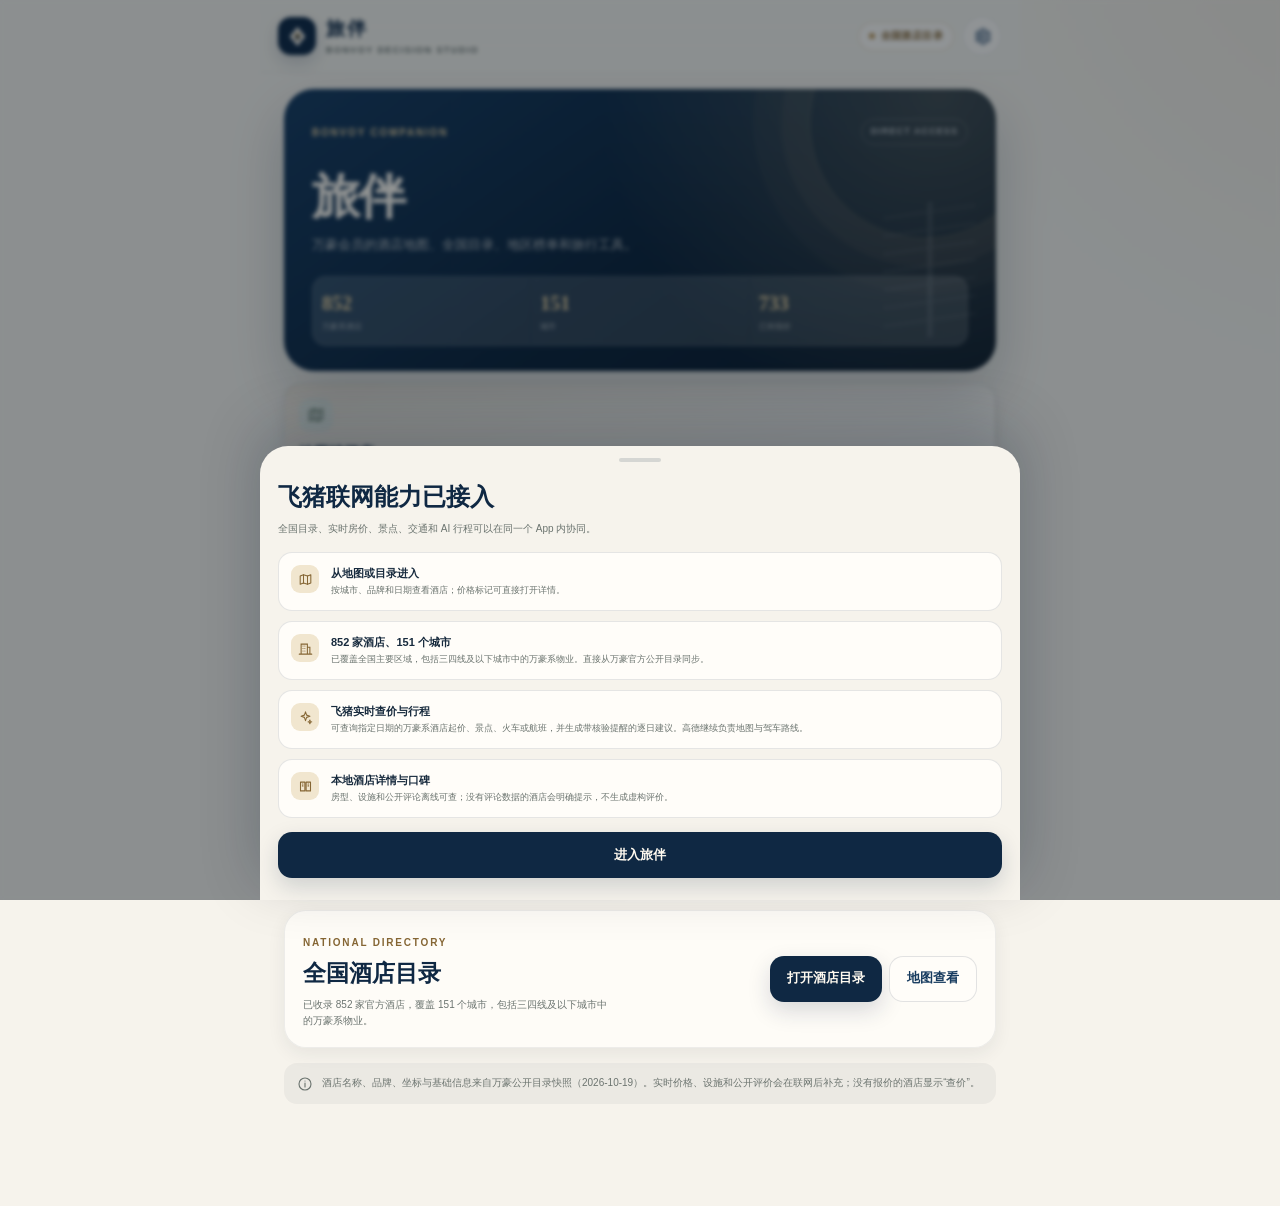
==== app/assets/www/index.html @ 36708368 "Release 0.12.0 travel planning and points promotions" ====
<!doctype html>
<html lang="zh-CN">
  <head>
    <meta charset="utf-8" />
    <meta
      name="viewport"
      content="width=device-width, initial-scale=1, viewport-fit=cover, maximum-scale=1"
    />
    <meta name="theme-color" content="#0F2843" />
    <meta
      name="description"
      content="旅伴，面向万豪旅享家会员的离线优先旅行决策工具。"
    />
    <title>旅伴 · 万豪会员出行助手</title>
    <link rel="stylesheet" href="style.css" />
  </head>
  <body>
    <div class="app-shell" id="app-shell">
      <header class="app-header" id="app-header"></header>
      <main class="app-main" id="app-main" tabindex="-1"></main>
      <nav class="bottom-nav" id="bottom-nav" aria-label="主导航"></nav>
    </div>

    <div class="sheet-backdrop" id="sheet-backdrop" hidden></div>
    <section
      class="sheet"
      id="sheet"
      role="dialog"
      aria-modal="true"
      aria-labelledby="sheet-title"
      hidden
    ></section>
    <div class="toast" id="toast" role="status" aria-live="polite"></div>

    <noscript>请开启 JavaScript 以使用旅伴。</noscript>
    <script src="catalog.js"></script>
    <script src="hotel-prices.js"></script>
    <script src="points-promotions.js"></script>
    <script src="app-data.js"></script>
    <script src="logic.js"></script>
    <script src="hotel-insights.js"></script>
    <script src="app.js"></script>
  </body>
</html>
---- app/assets/www/style.css ----
:root {
  --navy-950: #091725;
  --navy-900: #0f2843;
  --navy-800: #173b5f;
  --navy-700: #245276;
  --gold-500: #b99456;
  --gold-300: #dfc898;
  --gold-100: #f1e6cf;
  --paper: #f6f3ec;
  --paper-deep: #eee8dc;
  --card: #fffdf9;
  --ink: #172a3d;
  --muted: #6b746f;
  --line: rgba(18, 39, 60, 0.11);
  --sage: #667e68;
  --sage-soft: #e7ede5;
  --coral: #b75f4d;
  --coral-soft: #f6e5df;
  --white: #fffdf9;
  --shadow-sm: 0 6px 18px rgba(22, 42, 61, 0.07);
  --shadow-md: 0 16px 45px rgba(18, 39, 60, 0.12);
  --radius-xl: 30px;
  --radius-lg: 22px;
  --radius-md: 16px;
  --radius-sm: 12px;
  --safe-bottom: env(safe-area-inset-bottom, 0px);
  color-scheme: light;
}

* {
  box-sizing: border-box;
}

html {
  min-height: 100%;
  background: var(--paper);
  scroll-behavior: smooth;
}

body {
  min-height: 100%;
  margin: 0;
  background:
    radial-gradient(circle at 110% -10%, rgba(185, 148, 86, 0.13), transparent 32rem),
    var(--paper);
  color: var(--ink);
  font-family:
    -apple-system, BlinkMacSystemFont, "Segoe UI", "PingFang SC", "Hiragino Sans GB",
    "Noto Sans CJK SC", "Microsoft YaHei", sans-serif;
  font-size: 15px;
  line-height: 1.55;
  -webkit-font-smoothing: antialiased;
  text-rendering: optimizeLegibility;
}

button,
input,
select,
textarea {
  font: inherit;
  color: inherit;
}

button {
  border: 0;
  cursor: pointer;
  -webkit-tap-highlight-color: transparent;
}

button:focus-visible,
input:focus-visible,
select:focus-visible,
textarea:focus-visible,
a:focus-visible {
  outline: 3px solid rgba(185, 148, 86, 0.45);
  outline-offset: 2px;
}

a {
  color: var(--navy-800);
  text-decoration-color: rgba(23, 59, 95, 0.3);
  text-underline-offset: 3px;
}

img,
svg {
  display: block;
  max-width: 100%;
}

.app-shell {
  position: relative;
  width: 100%;
  max-width: 760px;
  min-height: 100vh;
  margin: 0 auto;
}

.app-header {
  position: sticky;
  top: 0;
  z-index: 30;
  display: flex;
  align-items: center;
  justify-content: space-between;
  min-height: 64px;
  padding: 10px 18px;
  background: rgba(246, 243, 236, 0.9);
  border-bottom: 1px solid rgba(18, 39, 60, 0.06);
  backdrop-filter: blur(18px);
  -webkit-backdrop-filter: blur(18px);
}

.brand-button {
  display: inline-flex;
  align-items: center;
  gap: 10px;
  padding: 4px 0;
  background: transparent;
  text-align: left;
}

.brand-mark {
  display: grid;
  width: 38px;
  height: 38px;
  place-items: center;
  border-radius: 13px;
  background: var(--navy-900);
  box-shadow: 0 7px 17px rgba(15, 40, 67, 0.2);
}

.brand-mark svg {
  width: 23px;
  height: 23px;
}

.brand-copy {
  display: flex;
  flex-direction: column;
  gap: 1px;
}

.brand-title {
  font-family: "Noto Serif CJK SC", "Songti SC", Georgia, serif;
  font-size: 19px;
  font-weight: 700;
  letter-spacing: 0.12em;
  color: var(--navy-900);
}

.brand-subtitle {
  color: var(--muted);
  font-size: 9px;
  font-weight: 700;
  letter-spacing: 0.16em;
  text-transform: uppercase;
}

.header-actions {
  display: flex;
  align-items: center;
  gap: 8px;
}

.data-mode-pill {
  display: inline-flex;
  align-items: center;
  gap: 6px;
  min-height: 29px;
  padding: 0 10px;
  border: 1px solid rgba(185, 148, 86, 0.28);
  border-radius: 999px;
  background: rgba(255, 253, 249, 0.72);
  color: #856634;
  font-size: 10px;
  font-weight: 700;
  letter-spacing: 0.04em;
}

.data-mode-pill::before {
  width: 6px;
  height: 6px;
  border-radius: 50%;
  background: var(--gold-500);
  content: "";
}

.icon-button {
  display: inline-grid;
  width: 40px;
  height: 40px;
  place-items: center;
  border: 1px solid var(--line);
  border-radius: 50%;
  background: rgba(255, 253, 249, 0.72);
  color: var(--navy-800);
}

.icon-button svg {
  width: 19px;
  height: 19px;
}

.app-main {
  min-height: calc(100vh - 154px);
  padding: 16px 16px calc(102px + var(--safe-bottom));
  outline: none;
}

.screen {
  animation: screenIn 280ms ease both;
}

@keyframes screenIn {
  from {
    opacity: 0;
    transform: translateY(7px);
  }
  to {
    opacity: 1;
    transform: translateY(0);
  }
}

h1,
h2,
h3,
h4,
p {
  margin-top: 0;
}

h1,
h2,
h3 {
  color: var(--navy-900);
}

.display-title {
  margin-bottom: 10px;
  font-family: "Noto Serif CJK SC", "Songti SC", Georgia, serif;
  font-size: clamp(34px, 9.5vw, 48px);
  font-weight: 600;
  line-height: 1.12;
  letter-spacing: -0.035em;
}

.display-title span {
  color: var(--gold-300);
}

.page-title {
  margin: 0 0 4px;
  font-family: "Noto Serif CJK SC", "Songti SC", Georgia, serif;
  font-size: clamp(28px, 7.5vw, 38px);
  font-weight: 600;
  line-height: 1.18;
  letter-spacing: -0.025em;
}

.page-subtitle {
  margin-bottom: 0;
  color: var(--muted);
  font-size: 13px;
}

.eyebrow {
  display: inline-block;
  color: var(--gold-300);
  font-size: 10px;
  font-weight: 800;
  letter-spacing: 0.18em;
  text-transform: uppercase;
}

.muted {
  color: var(--muted);
}

.small {
  font-size: 12px;
}

.micro {
  font-size: 11px;
}

.nowrap {
  white-space: nowrap;
}

.hero-card {
  position: relative;
  overflow: hidden;
  padding: 24px 20px 20px;
  border-radius: var(--radius-xl);
  background:
    radial-gradient(circle at 92% 2%, rgba(223, 200, 152, 0.25), transparent 21rem),
    linear-gradient(145deg, #173b5f 0%, #0c2238 55%, #091725 100%);
  box-shadow: 0 24px 55px rgba(9, 23, 37, 0.2);
  color: #f8f2e6;
}

.hero-card::before {
  position: absolute;
  top: -82px;
  right: -45px;
  width: 230px;
  height: 230px;
  border: 1px solid rgba(223, 200, 152, 0.22);
  border-radius: 50%;
  box-shadow:
    0 0 0 28px rgba(223, 200, 152, 0.05),
    0 0 0 56px rgba(223, 200, 152, 0.035);
  content: "";
}

.hero-card::after {
  position: absolute;
  right: 20px;
  bottom: 34px;
  width: 92px;
  height: 135px;
  opacity: 0.1;
  background:
    linear-gradient(90deg, transparent 47%, #fff 48%, #fff 52%, transparent 53%),
    repeating-linear-gradient(0deg, transparent 0 16px, #fff 17px 18px);
  content: "";
  transform: skewY(-8deg);
}

.hero-topline {
  position: relative;
  z-index: 1;
  display: flex;
  align-items: center;
  justify-content: space-between;
  gap: 12px;
  margin-bottom: 25px;
}

.hero-mvp {
  display: inline-flex;
  align-items: center;
  min-height: 26px;
  padding: 0 9px;
  border: 1px solid rgba(255, 255, 255, 0.17);
  border-radius: 999px;
  color: rgba(255, 255, 255, 0.64);
  font-size: 9px;
  font-weight: 700;
  letter-spacing: 0.12em;
}

.hero-card .display-title,
.hero-card h1 {
  position: relative;
  z-index: 1;
  color: #fffaf0;
}

.hero-lede {
  position: relative;
  z-index: 1;
  max-width: 27em;
  margin: 0 0 20px;
  color: rgba(255, 250, 240, 0.7);
  font-size: 13px;
  line-height: 1.7;
}

.home-dashboard-hero {
  min-height: 250px;
}

.home-stat-row {
  position: relative;
  z-index: 1;
  display: grid;
  grid-template-columns: repeat(3, minmax(0, 1fr));
  gap: 1px;
  margin-top: 20px;
  overflow: hidden;
  border: 1px solid rgba(246, 243, 236, 0.14);
  border-radius: 14px;
  background: rgba(246, 243, 236, 0.12);
}

.home-stat-row div {
  padding: 11px 9px;
  background: rgba(255, 255, 255, 0.035);
}

.home-stat-row strong {
  display: block;
  color: var(--gold-300);
  font-family: Georgia, serif;
  font-size: 20px;
}

.home-stat-row span {
  display: block;
  margin-top: 2px;
  color: rgba(246, 243, 236, 0.62);
  font-size: 8px;
}

.home-action-grid {
  display: grid;
  grid-template-columns: 1fr 1fr;
  gap: 10px;
  margin-top: 12px;
}

.home-action-card {
  display: flex;
  min-height: 168px;
  flex-direction: column;
  align-items: flex-start;
  padding: 14px;
  border: 1px solid var(--line);
  border-radius: 18px;
  background: var(--card);
  color: var(--navy-900);
  text-align: left;
  box-shadow: var(--shadow-sm);
}

.home-action-card.featured {
  grid-column: 1 / -1;
  min-height: 145px;
  background:
    linear-gradient(145deg, rgba(185, 148, 86, 0.16), rgba(255, 253, 249, 0.95)),
    var(--card);
}

.home-action-icon {
  display: grid;
  width: 34px;
  height: 34px;
  place-items: center;
  margin-bottom: 10px;
  border-radius: 11px;
  background: var(--sage-soft);
  color: #526a56;
}

.home-action-icon svg {
  width: 18px;
  height: 18px;
}

.home-action-card strong {
  font-family: "Noto Serif CJK SC", "Songti SC", Georgia, serif;
  font-size: 15px;
}

.home-action-card p {
  margin: 5px 0 10px;
  color: var(--muted);
  font-size: 9px;
  line-height: 1.6;
}

.home-action-card em {
  margin-top: auto;
  color: #866532;
  font-size: 9px;
  font-style: normal;
  font-weight: 700;
}

.query-form {
  position: relative;
  z-index: 2;
}

.query-box {
  display: flex;
  align-items: flex-end;
  gap: 8px;
  padding: 7px 7px 7px 14px;
  border: 1px solid rgba(255, 255, 255, 0.15);
  border-radius: 19px;
  background: rgba(255, 253, 249, 0.09);
  backdrop-filter: blur(8px);
}

.query-box textarea {
  width: 100%;
  min-height: 50px;
  max-height: 100px;
  padding: 7px 0;
  resize: none;
  border: 0;
  outline: 0;
  background: transparent;
  color: #fffaf0;
  font-size: 14px;
  line-height: 1.5;
}

.query-box textarea::placeholder {
  color: rgba(255, 250, 240, 0.45);
}

.query-submit {
  display: grid;
  flex: 0 0 48px;
  width: 48px;
  height: 48px;
  place-items: center;
  border-radius: 15px;
  background: var(--gold-300);
  color: var(--navy-900);
  box-shadow: 0 8px 20px rgba(0, 0, 0, 0.17);
}

.query-submit:active {
  transform: scale(0.96);
}

.query-submit svg {
  width: 20px;
  height: 20px;
}

.quick-chips {
  position: relative;
  z-index: 2;
  display: flex;
  gap: 8px;
  margin-top: 11px;
  overflow-x: auto;
  scrollbar-width: none;
}

.quick-chips::-webkit-scrollbar {
  display: none;
}

.quick-chip {
  flex: 0 0 auto;
  min-height: 32px;
  padding: 0 12px;
  border: 1px solid rgba(255, 255, 255, 0.13);
  border-radius: 999px;
  background: rgba(255, 255, 255, 0.06);
  color: rgba(255, 250, 240, 0.76);
  font-size: 11px;
}

.quick-chip.is-active {
  border-color: rgba(223, 200, 152, 0.45);
  background: rgba(223, 200, 152, 0.16);
  color: #fff5dd;
}

.section {
  margin-top: 26px;
}

.section-head {
  display: flex;
  align-items: flex-end;
  justify-content: space-between;
  gap: 12px;
  margin-bottom: 13px;
}

.section-head h2 {
  margin: 0;
  font-family: "Noto Serif CJK SC", "Songti SC", Georgia, serif;
  font-size: 22px;
  font-weight: 600;
  letter-spacing: -0.02em;
}

.section-head p {
  margin: 3px 0 0;
  color: var(--muted);
  font-size: 11px;
}

.section-link {
  flex: 0 0 auto;
  padding: 6px 0;
  background: transparent;
  color: var(--navy-700);
  font-size: 12px;
  font-weight: 700;
}

.card {
  border: 1px solid rgba(18, 39, 60, 0.075);
  border-radius: var(--radius-lg);
  background: rgba(255, 253, 249, 0.9);
  box-shadow: var(--shadow-sm);
}

.prefs-card {
  margin-top: 16px;
  padding: 18px;
}

.prefs-title {
  display: flex;
  align-items: center;
  justify-content: space-between;
  gap: 10px;
  margin-bottom: 12px;
}

.prefs-title h2 {
  margin: 0;
  font-family: "Noto Serif CJK SC", "Songti SC", Georgia, serif;
  font-size: 19px;
  font-weight: 600;
}

.prefs-title span {
  color: var(--muted);
  font-size: 10px;
}

.field-grid {
  display: grid;
  grid-template-columns: repeat(2, minmax(0, 1fr));
  gap: 11px;
}

.field {
  display: grid;
  gap: 5px;
  min-width: 0;
}

.field.full {
  grid-column: 1 / -1;
}

.field > span {
  color: var(--muted);
  font-size: 10px;
  font-weight: 700;
  letter-spacing: 0.05em;
}

.field input,
.field select,
.field textarea,
.sheet-field input,
.sheet-field select,
.sheet-field textarea {
  width: 100%;
  min-height: 44px;
  padding: 10px 12px;
  border: 1px solid rgba(18, 39, 60, 0.11);
  border-radius: 13px;
  outline: none;
  background: rgba(255, 255, 255, 0.74);
  color: var(--ink);
  font-size: 14px;
  transition:
    border-color 160ms ease,
    background 160ms ease;
}

.field input:focus,
.field select:focus,
.field textarea:focus,
.sheet-field input:focus,
.sheet-field select:focus,
.sheet-field textarea:focus {
  border-color: rgba(185, 148, 86, 0.65);
  background: #fff;
}

.field textarea,
.sheet-field textarea {
  min-height: 145px;
  resize: vertical;
  line-height: 1.6;
}

.preference-toggle {
  display: inline-flex;
  align-items: center;
  gap: 7px;
  min-height: 34px;
  margin-top: 12px;
  padding: 0 11px;
  border: 1px solid var(--line);
  border-radius: 999px;
  background: #fffdf9;
  color: var(--muted);
  font-size: 11px;
  font-weight: 600;
}

.preference-toggle.is-active {
  border-color: rgba(102, 126, 104, 0.3);
  background: var(--sage-soft);
  color: #425845;
}

.preference-toggle svg {
  width: 15px;
  height: 15px;
}

.btn {
  display: inline-flex;
  align-items: center;
  justify-content: center;
  gap: 8px;
  min-height: 46px;
  padding: 0 17px;
  border-radius: 14px;
  font-size: 13px;
  font-weight: 700;
  transition:
    transform 140ms ease,
    filter 140ms ease;
}

.btn:active {
  transform: scale(0.98);
}

.btn:disabled {
  cursor: wait;
  opacity: 0.62;
  transform: none;
}

.btn svg {
  width: 17px;
  height: 17px;
}

.btn-primary {
  background: var(--navy-900);
  color: #fffaf0;
  box-shadow: 0 9px 22px rgba(15, 40, 67, 0.17);
}

.btn-gold {
  background: var(--gold-300);
  color: var(--navy-900);
}

.btn-secondary {
  border: 1px solid rgba(18, 39, 60, 0.12);
  background: #fffdf9;
  color: var(--navy-800);
}

.btn-ghost {
  background: transparent;
  color: var(--navy-700);
}

.btn-block {
  width: 100%;
}

.btn-row {
  display: grid;
  grid-template-columns: repeat(2, minmax(0, 1fr));
  gap: 9px;
  margin-top: 14px;
}

.distance-card-grid {
  display: grid;
  grid-template-columns: repeat(3, minmax(0, 1fr));
  gap: 9px;
}

.mini-destination {
  position: relative;
  min-height: 150px;
  overflow: hidden;
  padding: 15px;
  border-radius: 19px;
  background: var(--navy-900);
  color: #fffaf0;
  text-align: left;
  box-shadow: var(--shadow-sm);
}

.mini-destination::before,
.destination-hero::before {
  position: absolute;
  right: -24px;
  bottom: -45px;
  width: 130px;
  height: 130px;
  border: 1px solid rgba(255, 255, 255, 0.18);
  border-radius: 50%;
  box-shadow: 0 0 0 18px rgba(255, 255, 255, 0.045);
  content: "";
}

.mini-destination.accent-amber,
.destination-hero.accent-amber {
  background: linear-gradient(145deg, #6d4d2c, #332b22);
}

.mini-destination.accent-moss,
.destination-hero.accent-moss {
  background: linear-gradient(145deg, #465f4e, #1d3328);
}

.mini-destination.accent-pine,
.destination-hero.accent-pine {
  background: linear-gradient(145deg, #33584d, #132d29);
}

.mini-destination.accent-clay,
.destination-hero.accent-clay {
  background: linear-gradient(145deg, #775853, #382f31);
}

.mini-destination.accent-pomegranate,
.destination-hero.accent-pomegranate {
  background: linear-gradient(145deg, #7e4238, #3b2423);
}

.mini-destination.accent-tea,
.destination-hero.accent-tea {
  background: linear-gradient(145deg, #646644, #2e3327);
}

.mini-destination h3 {
  position: relative;
  z-index: 1;
  margin: 33px 0 5px;
  color: #fffaf0;
  font-family: "Noto Serif CJK SC", "Songti SC", Georgia, serif;
  font-size: 24px;
  font-weight: 600;
}

.mini-destination p {
  position: relative;
  z-index: 1;
  margin: 0;
  color: rgba(255, 250, 240, 0.66);
  font-size: 10px;
  line-height: 1.5;
}

.mini-destination .mini-meta {
  position: relative;
  z-index: 1;
  display: flex;
  align-items: center;
  justify-content: space-between;
  margin-top: 14px;
  color: var(--gold-300);
  font-size: 9px;
  font-weight: 700;
}

.insight-strip {
  display: grid;
  grid-template-columns: 1.2fr 0.8fr;
  gap: 1px;
  margin-top: 16px;
  overflow: hidden;
  border: 1px solid var(--line);
  border-radius: var(--radius-lg);
  background: var(--line);
  box-shadow: var(--shadow-sm);
}

.insight-cell {
  min-height: 118px;
  padding: 17px;
  background: #fffdf9;
  text-align: left;
}

.insight-cell.dark {
  background: var(--navy-900);
  color: #fffaf0;
}

.insight-cell .insight-kicker {
  margin-bottom: 13px;
  color: var(--muted);
  font-size: 9px;
  font-weight: 800;
  letter-spacing: 0.12em;
  text-transform: uppercase;
}

.insight-cell.dark .insight-kicker {
  color: rgba(255, 250, 240, 0.5);
}

.insight-cell strong {
  display: block;
  margin-bottom: 4px;
  font-family: "Noto Serif CJK SC", "Songti SC", Georgia, serif;
  font-size: 20px;
  font-weight: 600;
  line-height: 1.2;
}

.insight-cell p {
  margin: 0;
  color: var(--muted);
  font-size: 10px;
}

.insight-cell.dark p {
  color: rgba(255, 250, 240, 0.55);
}

.directory-card {
  display: flex;
  align-items: center;
  justify-content: space-between;
  gap: 16px;
  padding: 18px;
}

.directory-card h2 {
  margin: 4px 0 5px;
  font-family: "Noto Serif CJK SC", "Songti SC", Georgia, serif;
  font-size: 23px;
  font-weight: 600;
}

.directory-card p {
  max-width: 31em;
  margin: 0;
  color: var(--muted);
  font-size: 10px;
  line-height: 1.6;
}

.directory-card .btn {
  flex: 0 0 auto;
}

.directory-card-actions {
  display: flex;
  flex: 0 0 auto;
  gap: 7px;
}

.directory-filter {
  padding: 14px;
}

.directory-result-head {
  display: flex;
  align-items: center;
  justify-content: space-between;
  gap: 10px;
  margin: 16px 2px 9px;
}

.directory-result-head strong {
  color: var(--navy-900);
  font-size: 11px;
}

.directory-result-head span {
  color: var(--muted);
  font-size: 9px;
}

.directory-list {
  display: grid;
  gap: 10px;
}

.directory-entry {
  padding: 15px;
}

.directory-entry-head {
  display: flex;
  align-items: flex-start;
  justify-content: space-between;
  gap: 12px;
}

.directory-entry-head h2 {
  margin: 3px 0 1px;
  font-family: "Noto Serif CJK SC", "Songti SC", Georgia, serif;
  font-size: 19px;
  font-weight: 600;
  line-height: 1.35;
}

.directory-entry-head p {
  margin: 0 0 9px;
  color: var(--muted);
  font-family: Georgia, serif;
  font-size: 9px;
}

.directory-price {
  flex: 0 0 auto;
  text-align: right;
}

.directory-price strong {
  display: block;
  color: var(--navy-900);
  font-family: Georgia, serif;
  font-size: 18px;
  font-weight: 600;
}

.directory-price span {
  color: var(--muted);
  font-size: 8px;
}

.directory-price .directory-points-price {
  display: inline-block;
  margin-top: 2px;
  color: #866532;
  font-weight: 700;
}

.directory-summary {
  margin: 10px 0 11px;
  color: #55615b;
  font-size: 10px;
  line-height: 1.75;
}

.directory-entry-actions {
  display: flex;
  gap: 7px;
}

.directory-entry-actions .btn {
  min-height: 34px;
  padding: 0 11px;
  font-size: 10px;
}

.back-row {
  display: flex;
  align-items: center;
  justify-content: space-between;
  gap: 12px;
  margin-bottom: 14px;
}

.back-button {
  display: inline-flex;
  align-items: center;
  gap: 7px;
  min-height: 34px;
  padding: 0 2px;
  background: transparent;
  color: var(--muted);
  font-size: 12px;
  font-weight: 600;
}

.back-button svg {
  width: 17px;
  height: 17px;
}

.interpret-card {
  padding: 17px;
  border: 1px solid rgba(185, 148, 86, 0.19);
  border-radius: var(--radius-lg);
  background:
    linear-gradient(135deg, rgba(241, 230, 207, 0.75), rgba(255, 253, 249, 0.92)),
    var(--card);
}

.interpret-head {
  display: flex;
  align-items: center;
  justify-content: space-between;
  gap: 12px;
  margin-bottom: 11px;
}

.interpret-head strong {
  color: var(--navy-900);
  font-family: "Noto Serif CJK SC", "Songti SC", Georgia, serif;
  font-size: 17px;
  font-weight: 600;
}

.interpret-head button {
  padding: 4px 0;
  background: transparent;
  color: #856634;
  font-size: 11px;
  font-weight: 700;
}

.interpret-chips,
.inline-chips {
  display: flex;
  flex-wrap: wrap;
  gap: 6px;
}

.interpret-chip,
.inline-chip {
  display: inline-flex;
  align-items: center;
  gap: 4px;
  min-height: 27px;
  padding: 0 9px;
  border: 1px solid rgba(18, 39, 60, 0.09);
  border-radius: 999px;
  background: rgba(255, 255, 255, 0.68);
  color: var(--navy-800);
  font-size: 10px;
  font-weight: 600;
}

.result-list {
  display: grid;
  gap: 15px;
  margin-top: 15px;
}

.result-card {
  position: relative;
  overflow: hidden;
  padding: 19px;
  border: 1px solid rgba(18, 39, 60, 0.08);
  border-radius: 25px;
  background: #fffdf9;
  box-shadow: var(--shadow-sm);
}

.result-card.top {
  border-color: rgba(185, 148, 86, 0.32);
  box-shadow:
    0 18px 40px rgba(18, 39, 60, 0.09),
    inset 0 3px 0 var(--gold-300);
}

.result-topline {
  display: flex;
  align-items: center;
  justify-content: space-between;
  gap: 12px;
}

.result-rank {
  display: inline-flex;
  align-items: center;
  gap: 7px;
  color: #856634;
  font-size: 10px;
  font-weight: 800;
  letter-spacing: 0.1em;
}

.result-rank::before {
  width: 21px;
  height: 21px;
  border-radius: 50%;
  background: var(--gold-100);
  color: #856634;
  content: attr(data-index);
  font-size: 10px;
  font-weight: 800;
  line-height: 21px;
  text-align: center;
}

.match-score {
  display: inline-flex;
  align-items: baseline;
  gap: 2px;
  color: var(--navy-800);
  font-size: 10px;
  font-weight: 700;
}

.match-score strong {
  font-family: "Noto Serif CJK SC", "Songti SC", Georgia, serif;
  font-size: 23px;
  font-weight: 600;
}

.result-heading {
  display: flex;
  align-items: flex-end;
  gap: 8px;
  margin: 12px 0 3px;
}

.result-heading h2 {
  margin: 0;
  font-family: "Noto Serif CJK SC", "Songti SC", Georgia, serif;
  font-size: 31px;
  font-weight: 600;
  letter-spacing: -0.035em;
}

.result-heading span {
  margin-bottom: 5px;
  color: var(--muted);
  font-size: 10px;
}

.result-tagline {
  margin: 0 0 13px;
  color: var(--muted);
  font-size: 12px;
}

.season-bar {
  display: grid;
  grid-template-columns: auto 1fr auto;
  align-items: center;
  gap: 10px;
  padding: 11px 12px;
  border-radius: 13px;
  background: var(--sage-soft);
  color: #425845;
}

.season-bar strong {
  font-size: 10px;
  font-weight: 800;
}

.season-bar span {
  overflow: hidden;
  color: #5d7461;
  font-size: 10px;
  text-overflow: ellipsis;
  white-space: nowrap;
}

.season-bar em {
  color: #5d7461;
  font-size: 9px;
  font-style: normal;
  font-weight: 700;
}

.result-hotel {
  display: flex;
  align-items: center;
  gap: 10px;
  width: 100%;
  margin-top: 13px;
  padding: 12px;
  border: 1px solid var(--line);
  border-radius: 14px;
  background: rgba(246, 243, 236, 0.6);
  color: var(--ink);
  text-align: left;
}

.result-hotel-mark {
  display: grid;
  flex: 0 0 37px;
  width: 37px;
  height: 37px;
  place-items: center;
  border-radius: 12px;
  background: var(--navy-900);
  color: var(--gold-300);
  font-family: Georgia, serif;
  font-size: 14px;
  font-weight: 700;
}

.result-hotel-copy {
  min-width: 0;
}

.result-hotel-copy strong {
  display: block;
  overflow: hidden;
  color: var(--navy-900);
  font-size: 12px;
  text-overflow: ellipsis;
  white-space: nowrap;
}

.result-hotel-copy span {
  display: block;
  margin-top: 2px;
  color: var(--muted);
  font-size: 9px;
}

.result-hotel-price {
  flex: 0 0 auto;
  margin-left: auto;
  text-align: right;
}

.result-hotel-price strong {
  display: block;
  color: var(--navy-900);
  font-family: Georgia, serif;
  font-size: 17px;
}

.result-hotel-price span {
  color: var(--muted);
  font-size: 8px;
}

.reason-list {
  display: grid;
  gap: 6px;
  margin: 13px 0 0;
  padding: 0;
  list-style: none;
}

.reason-list li {
  position: relative;
  padding-left: 14px;
  color: #455364;
  font-size: 11px;
}

.reason-list li::before {
  position: absolute;
  top: 0.68em;
  left: 0;
  width: 5px;
  height: 5px;
  border-radius: 50%;
  background: var(--gold-500);
  content: "";
}

.budget-row {
  display: flex;
  align-items: center;
  justify-content: space-between;
  gap: 8px;
  margin-top: 15px;
  padding-top: 13px;
  border-top: 1px dashed rgba(18, 39, 60, 0.12);
}

.budget-main strong {
  display: block;
  font-family: Georgia, serif;
  font-size: 24px;
  font-weight: 600;
  line-height: 1.1;
}

.budget-main span {
  color: var(--muted);
  font-size: 9px;
}

.budget-status {
  display: inline-flex;
  align-items: center;
  min-height: 28px;
  padding: 0 9px;
  border-radius: 999px;
  background: var(--sage-soft);
  color: #465e49;
  font-size: 9px;
  font-weight: 700;
}

.budget-status.over {
  background: var(--coral-soft);
  color: #924837;
}

.card-actions {
  display: grid;
  grid-template-columns: 1fr 1fr;
  gap: 8px;
  margin-top: 12px;
}

.method-note {
  display: flex;
  gap: 9px;
  margin-top: 15px;
  padding: 12px 13px;
  border-radius: 13px;
  background: rgba(18, 39, 60, 0.045);
  color: var(--muted);
  font-size: 10px;
  line-height: 1.55;
}

.method-note svg {
  flex: 0 0 16px;
  width: 16px;
  height: 16px;
  margin-top: 1px;
}

.destination-hero {
  position: relative;
  overflow: hidden;
  min-height: 230px;
  padding: 24px 21px;
  border-radius: var(--radius-xl);
  color: #fffaf0;
  box-shadow: var(--shadow-md);
}

.destination-hero .eyebrow {
  color: var(--gold-300);
}

.destination-hero h1 {
  position: relative;
  z-index: 1;
  margin: 29px 0 5px;
  color: #fffaf0;
  font-family: "Noto Serif CJK SC", "Songti SC", Georgia, serif;
  font-size: 42px;
  font-weight: 600;
  line-height: 1;
  letter-spacing: -0.045em;
}

.destination-hero .tagline {
  position: relative;
  z-index: 1;
  margin-bottom: 20px;
  color: rgba(255, 250, 240, 0.75);
  font-size: 13px;
}

.destination-hero .description {
  position: relative;
  z-index: 1;
  max-width: 31em;
  margin-bottom: 20px;
  color: rgba(255, 250, 240, 0.65);
  font-size: 11px;
  line-height: 1.7;
}

.season-panel {
  position: relative;
  z-index: 1;
  display: grid;
  grid-template-columns: 1fr auto;
  gap: 10px;
  padding: 12px 13px;
  border: 1px solid rgba(255, 255, 255, 0.14);
  border-radius: 15px;
  background: rgba(255, 255, 255, 0.08);
}

.season-panel strong {
  display: block;
  color: #fffaf0;
  font-size: 11px;
}

.season-panel span {
  display: block;
  margin-top: 2px;
  color: rgba(255, 250, 240, 0.58);
  font-size: 9px;
}

.season-panel em {
  align-self: center;
  color: var(--gold-300);
  font-size: 9px;
  font-style: normal;
  font-weight: 700;
}

.content-card {
  padding: 18px;
}

.content-card + .content-card {
  margin-top: 12px;
}

.spot-list,
.itinerary-list,
.hotel-list,
.ranking-list,
.favorite-list,
.evidence-list {
  display: grid;
  gap: 10px;
}

.spot-item {
  display: grid;
  grid-template-columns: 34px 1fr auto;
  gap: 11px;
  align-items: start;
  padding: 12px 0;
  border-bottom: 1px solid var(--line);
}

.spot-item:first-child {
  padding-top: 0;
}

.spot-item:last-child {
  padding-bottom: 0;
  border-bottom: 0;
}

.spot-index {
  display: grid;
  width: 32px;
  height: 32px;
  place-items: center;
  border-radius: 10px;
  background: var(--gold-100);
  color: #856634;
  font-family: Georgia, serif;
  font-size: 12px;
  font-weight: 700;
}

.spot-item strong {
  display: block;
  color: var(--navy-900);
  font-size: 13px;
}

.spot-item p {
  margin: 3px 0 0;
  color: var(--muted);
  font-size: 10px;
  line-height: 1.55;
}

.spot-item span {
  color: var(--muted);
  font-size: 9px;
  white-space: nowrap;
}

.itinerary-card {
  position: relative;
  padding: 15px 15px 15px 49px;
  border: 1px solid var(--line);
  border-radius: 16px;
  background: #fffdf9;
}

.itinerary-card .day {
  position: absolute;
  top: 15px;
  left: 14px;
  display: grid;
  width: 25px;
  height: 25px;
  place-items: center;
  border-radius: 50%;
  background: var(--navy-900);
  color: #fffaf0;
  font-family: Georgia, serif;
  font-size: 10px;
  font-weight: 700;
}

.itinerary-card strong {
  display: block;
  margin-bottom: 5px;
  font-size: 13px;
}

.itinerary-card ul {
  display: grid;
  gap: 4px;
  margin: 0;
  padding-left: 15px;
  color: var(--muted);
  font-size: 10px;
}

.warning-card {
  padding: 14px;
  border: 1px solid rgba(183, 95, 77, 0.14);
  border-radius: 15px;
  background: rgba(246, 229, 223, 0.55);
  color: #6f4339;
  font-size: 10px;
}

.warning-card + .warning-card {
  margin-top: 8px;
}

.warning-card strong {
  display: block;
  margin-bottom: 3px;
  font-size: 11px;
}

.warning-card strong svg {
  display: inline;
  width: 13px;
  height: 13px;
  margin-right: 3px;
  vertical-align: -2px;
}

.management-note {
  display: flex;
  align-items: flex-start;
  gap: 8px;
  margin-top: 11px;
  padding: 11px 12px;
  border-radius: 13px;
  background: rgba(18, 39, 60, 0.045);
  color: var(--muted);
  font-size: 10px;
}

.management-note svg {
  flex: 0 0 15px;
  width: 15px;
  height: 15px;
  margin-top: 1px;
}

.hotel-card {
  display: grid;
  grid-template-columns: 69px 1fr auto;
  gap: 12px;
  align-items: center;
  padding: 11px;
  border: 1px solid var(--line);
  border-radius: 17px;
  background: #fffdf9;
  text-align: left;
}

.hotel-visual {
  position: relative;
  width: 69px;
  height: 72px;
  overflow: hidden;
  border-radius: 12px;
  background:
    linear-gradient(160deg, rgba(223, 200, 152, 0.62), transparent 45%),
    linear-gradient(145deg, #254b69, #0c1e31);
}

.hotel-visual::before {
  position: absolute;
  right: 10px;
  bottom: 0;
  width: 34px;
  height: 48px;
  border-radius: 2px 2px 0 0;
  background:
    repeating-linear-gradient(0deg, transparent 0 6px, rgba(255, 255, 255, 0.17) 7px 8px),
    rgba(255, 255, 255, 0.1);
  box-shadow: -18px 13px 0 -4px rgba(255, 255, 255, 0.07);
  content: "";
}

.hotel-visual::after {
  position: absolute;
  bottom: 8px;
  left: 8px;
  width: 13px;
  height: 13px;
  border: 1px solid rgba(255, 255, 255, 0.55);
  border-radius: 50%;
  content: "";
}

.hotel-visual span {
  position: absolute;
  top: 9px;
  left: 8px;
  color: rgba(255, 250, 240, 0.82);
  font-family: Georgia, serif;
  font-size: 9px;
  font-weight: 700;
  letter-spacing: 0.08em;
  text-transform: uppercase;
}

.hotel-copy {
  min-width: 0;
}

.hotel-copy strong {
  display: block;
  overflow: hidden;
  color: var(--navy-900);
  font-size: 12px;
  line-height: 1.45;
  text-overflow: ellipsis;
  white-space: nowrap;
}

.hotel-copy p {
  margin: 3px 0 6px;
  overflow: hidden;
  color: var(--muted);
  font-size: 9px;
  text-overflow: ellipsis;
  white-space: nowrap;
}

.hotel-points-value {
  margin: 5px 0 0 !important;
  color: #715a32 !important;
  font-size: 8px !important;
  font-weight: 700;
  line-height: 1.45;
  white-space: normal !important;
}

.hotel-points-promotion {
  margin: 4px 0 0 !important;
  color: #8a542a !important;
  font-size: 8px !important;
  font-weight: 700;
  line-height: 1.45;
  white-space: normal !important;
}

.points-value-note,
.restaurant-source-note {
  display: flex;
  gap: 8px;
  align-items: flex-start;
  margin-top: 12px;
  padding: 10px 11px;
  border-radius: 12px;
  background: rgba(181, 147, 83, 0.1);
  color: #655436;
  font-size: 9px;
  line-height: 1.55;
}

.points-value-note svg,
.restaurant-source-note svg {
  width: 15px;
  height: 15px;
  flex: 0 0 auto;
  margin-top: 1px;
}

.redemption-verdict {
  margin-top: 11px;
  padding: 11px;
  border: 1px solid rgba(18, 39, 60, 0.08);
  border-radius: 14px;
  background: #fbfaf6;
}

.redemption-metrics {
  display: grid;
  grid-template-columns: repeat(2, minmax(0, 1fr));
  gap: 8px;
}

.redemption-metrics > div {
  padding: 8px 9px;
  border-radius: 10px;
  background: #fffdf9;
}

.redemption-metrics span {
  display: block;
  color: var(--muted);
  font-size: 8px;
}

.redemption-metrics strong {
  display: block;
  margin-top: 2px;
  color: var(--navy-900);
  font-family: Georgia, serif;
  font-size: 14px;
}

.redemption-verdict p {
  margin: 9px 0 0 !important;
  color: #5c5b53 !important;
  font-size: 9px !important;
  line-height: 1.55;
}

.redemption-verdict.is-points {
  border-color: rgba(74, 113, 82, 0.2);
  background: rgba(231, 237, 229, 0.55);
}

.redemption-verdict.is-cash {
  border-color: rgba(181, 147, 83, 0.22);
  background: rgba(181, 147, 83, 0.08);
}

.redemption-verdict.is-pending {
  background: #f7f5ef;
}

.points-promotion-detail {
  margin-top: 11px;
  padding: 10px 11px;
  border: 1px solid rgba(181, 111, 50, 0.22);
  border-radius: 13px;
  background: rgba(181, 111, 50, 0.08);
}

.points-promotion-detail > div {
  display: flex;
  align-items: baseline;
  justify-content: space-between;
  gap: 10px;
}

.points-promotion-detail span {
  color: #7a4d28;
  font-size: 8px;
  font-weight: 700;
}

.points-promotion-detail strong {
  color: #743c18;
  font-size: 13px;
}

.points-promotion-detail p {
  margin: 5px 0 0 !important;
  color: #6b5848 !important;
  font-size: 9px !important;
  line-height: 1.55;
}

.mode-tag {
  display: inline-flex;
  align-items: center;
  min-height: 21px;
  padding: 0 7px;
  border-radius: 999px;
  background: var(--paper-deep);
  color: #6e675c;
  font-size: 8px;
  font-weight: 700;
}

.mode-tag.managed {
  background: var(--sage-soft);
  color: #425845;
}

.mode-tag.franchise {
  background: #eef0f4;
  color: #536276;
}

.mode-tag.thirdParty {
  background: #f3ece0;
  color: #796244;
}

.hotel-price {
  text-align: right;
}

.hotel-price strong {
  display: block;
  color: var(--navy-900);
  font-family: Georgia, serif;
  font-size: 18px;
  font-weight: 600;
  line-height: 1.1;
}

.hotel-price span {
  color: var(--muted);
  font-size: 8px;
}

.hotel-price .hotel-points-price {
  display: block;
  margin-top: 2px;
  color: #866532;
  font-weight: 700;
}

.hotel-price button {
  margin-top: 5px;
  padding: 0;
  background: transparent;
  color: var(--navy-700);
  font-size: 9px;
  font-weight: 700;
}

.map-toolbar {
  display: flex;
  gap: 8px;
  margin: 14px 0 10px;
  overflow-x: auto;
  scrollbar-width: none;
}

.map-toolbar::-webkit-scrollbar {
  display: none;
}

.city-tab {
  flex: 0 0 auto;
  min-height: 35px;
  padding: 0 13px;
  border: 1px solid var(--line);
  border-radius: 999px;
  background: rgba(255, 253, 249, 0.76);
  color: var(--muted);
  font-size: 11px;
  font-weight: 600;
}

.city-tab.is-active {
  border-color: var(--navy-900);
  background: var(--navy-900);
  color: #fffaf0;
}

.map-frame {
  position: relative;
  height: 405px;
  overflow: hidden;
  border: 1px solid rgba(18, 39, 60, 0.08);
  border-radius: 26px;
  background: #dfe5db;
  box-shadow: var(--shadow-md);
}

.city-picker {
  margin-top: 13px;
  padding: 14px;
}

.city-picker .field > span {
  color: #7c6a49;
}

.city-summary {
  display: flex;
  flex-wrap: wrap;
  align-items: center;
  gap: 6px;
  margin-top: 9px;
}

.city-summary span,
.city-summary strong {
  display: inline-flex;
  align-items: center;
  min-height: 24px;
  padding: 0 8px;
  border-radius: 999px;
  background: var(--paper-deep);
  color: var(--muted);
  font-size: 8px;
  font-weight: 700;
}

.city-summary strong {
  background: var(--sage-soft);
  color: #425845;
}

.map-address-card {
  margin-top: 10px;
  padding: 13px;
}

.map-address-form .field {
  width: 100%;
}

.map-address-row {
  display: flex;
  gap: 8px;
  align-items: center;
}

.map-address-row input {
  min-width: 0;
  flex: 1;
}

.map-address-row .btn {
  flex: 0 0 auto;
  min-height: 40px;
  padding: 0 11px;
  white-space: nowrap;
}

.map-address-result {
  display: flex;
  gap: 8px;
  align-items: center;
  justify-content: space-between;
  margin-top: 9px;
  padding: 9px 10px;
  border-radius: 12px;
  background: var(--sage-soft);
}

.map-address-result span {
  display: flex;
  min-width: 0;
  flex-wrap: wrap;
  align-items: center;
  gap: 5px;
  color: #425845;
  font-size: 8px;
}

.map-address-result svg {
  width: 14px;
  height: 14px;
}

.map-address-result strong {
  overflow: hidden;
  max-width: 100%;
  color: var(--navy-900);
  font-size: 9px;
  text-overflow: ellipsis;
  white-space: nowrap;
}

.map-address-result em {
  color: #627060;
  font-size: 8px;
  font-style: normal;
}

.map-address-result > button {
  flex: 0 0 auto;
  color: #5d6c5e;
  font-size: 8px;
  text-decoration: underline;
}

.map-address-hint {
  margin: 8px 0 0;
}

.real-map-frame {
  margin-top: 12px;
}

.amap-map {
  position: absolute;
  inset: 0;
  width: 100%;
  height: 100%;
  background: #dce4d9;
}

.map-loading {
  display: grid;
  height: 100%;
  place-items: center;
  background:
    radial-gradient(circle at 50% 35%, rgba(185, 148, 86, 0.14), transparent 10rem),
    #edf0e8;
  color: var(--muted);
  font-size: 12px;
}

.amap-price-marker {
  display: inline-flex;
  align-items: center;
  justify-content: center;
  min-width: 48px;
  min-height: 28px;
  padding: 0 8px;
  border: 2px solid #fffdf9;
  border-radius: 10px;
  background: var(--navy-900);
  box-shadow: 0 7px 18px rgba(15, 40, 67, 0.28);
  color: #fffaf0;
  font-family: Georgia, "Noto Sans CJK SC", sans-serif;
  font-size: 10px;
  font-weight: 700;
  white-space: nowrap;
}

.amap-price-marker.is-featured {
  background: var(--gold-300);
  color: var(--navy-900);
  transform: translateY(-2px) scale(1.06);
}

.map-filter-card {
  margin-top: 12px;
  padding: 13px;
}

.map-search-form {
  display: flex;
  gap: 8px;
  margin-bottom: 8px;
}

.map-search-form input {
  flex: 1;
  min-width: 0;
  min-height: 40px;
  padding: 0 12px;
  border: 1px solid var(--line);
  border-radius: 12px;
  outline: none;
  background: #fffdf9;
  font-size: 12px;
}

.map-search-form .btn {
  min-height: 40px;
  padding: 0 14px;
}

.filter-select-grid {
  display: grid;
  grid-template-columns: 1fr 1fr;
  gap: 9px;
  margin-top: 10px;
}

.hotel-map-div-icon {
  border: 0;
  background: transparent;
}

.hotel-map-pin {
  display: inline-flex;
  align-items: center;
  justify-content: center;
  min-width: 48px;
  min-height: 28px;
  padding: 0 8px;
  border: 2px solid #fffdf9;
  border-radius: 10px;
  background: var(--navy-900);
  box-shadow: 0 7px 18px rgba(15, 40, 67, 0.28);
  color: #fffaf0;
  font-family: Georgia, "Noto Sans CJK SC", sans-serif;
  font-size: 10px;
  font-weight: 700;
  white-space: nowrap;
}

.hotel-map-pin.is-featured {
  background: var(--gold-300);
  color: var(--navy-900);
  transform: translateY(-2px) scale(1.06);
}

.map-load-error {
  display: grid;
  height: 100%;
  place-items: center;
  padding: 30px;
  color: var(--muted);
  font-size: 12px;
  text-align: center;
}

.leaflet-container {
  font-family: inherit;
}

.leaflet-control-attribution {
  font-size: 8px !important;
}

.map-art {
  position: absolute;
  inset: 0;
  width: 100%;
  height: 100%;
}

.map-art svg {
  width: 100%;
  height: 100%;
}

.map-water {
  fill: #c9d9dc;
}

.map-green {
  fill: #d3dfce;
}

.map-road {
  fill: none;
  stroke: rgba(255, 253, 249, 0.9);
  stroke-width: 2.4;
}

.map-road.minor {
  stroke-width: 1.1;
  stroke: rgba(255, 253, 249, 0.62);
}

.map-label {
  position: absolute;
  color: rgba(32, 55, 54, 0.43);
  font-size: 9px;
  font-weight: 700;
  letter-spacing: 0.05em;
  pointer-events: none;
}

.map-label.center {
  top: 51%;
  left: 48%;
}

.map-label.park {
  top: 19%;
  left: 18%;
}

.map-label.station {
  right: 13%;
  bottom: 18%;
}

.map-note {
  position: absolute;
  top: 12px;
  left: 12px;
  display: inline-flex;
  align-items: center;
  min-height: 26px;
  padding: 0 9px;
  border: 1px solid rgba(18, 39, 60, 0.08);
  border-radius: 999px;
  background: rgba(255, 253, 249, 0.82);
  color: #667268;
  font-size: 8px;
  z-index: 500;
  font-weight: 700;
  backdrop-filter: blur(7px);
}

.map-locate-button {
  position: absolute;
  top: 50px;
  right: 12px;
  z-index: 520;
  display: grid;
  width: 38px;
  height: 38px;
  place-items: center;
  border: 1px solid rgba(18, 39, 60, 0.1);
  border-radius: 12px;
  background: rgba(255, 253, 249, 0.95);
  box-shadow: 0 8px 22px rgba(18, 39, 60, 0.16);
  color: var(--navy-900);
  backdrop-filter: blur(8px);
}

.map-locate-button svg {
  width: 19px;
  height: 19px;
}

.map-locate-button.is-loading svg {
  animation: locate-spin 1.1s linear infinite;
}

.map-locate-button:disabled {
  opacity: 0.72;
}

@keyframes locate-spin {
  to {
    transform: rotate(360deg);
  }
}

.amap-location-marker {
  position: relative;
  display: grid;
  width: 20px;
  height: 20px;
  place-items: center;
  border: 3px solid #fffdf9;
  border-radius: 50%;
  background: #1976d2;
  box-shadow: 0 0 0 9px rgba(25, 118, 210, 0.16), 0 5px 13px rgba(15, 40, 67, 0.28);
}

.amap-location-marker i {
  width: 6px;
  height: 6px;
  border-radius: 50%;
  background: #fff;
}

.amap-address-marker {
  display: inline-flex;
  flex-direction: column;
  align-items: center;
  color: #fff;
  filter: drop-shadow(0 5px 10px rgba(15, 40, 67, 0.25));
}

.amap-address-marker i {
  display: block;
  width: 20px;
  height: 20px;
  border: 4px solid #fffdf9;
  border-radius: 50%;
  background: #b99456;
}

.amap-address-marker b {
  margin-top: 2px;
  padding: 2px 5px;
  border-radius: 5px;
  background: var(--navy-900);
  color: #fffdf9;
  font-size: 8px;
  white-space: nowrap;
}

.price-pin {
  position: absolute;
  z-index: 5;
  display: flex;
  flex-direction: column;
  align-items: center;
  padding: 0;
  background: transparent;
  transform: translate(-50%, -100%);
}

.price-pin-label {
  display: inline-flex;
  align-items: center;
  min-height: 29px;
  padding: 0 9px;
  border: 2px solid #fffdf9;
  border-radius: 10px;
  background: var(--navy-900);
  box-shadow: 0 8px 18px rgba(15, 40, 67, 0.24);
  color: #fffaf0;
  font-family: Georgia, serif;
  font-size: 11px;
  font-weight: 700;
  white-space: nowrap;
}

.price-pin-dot {
  width: 8px;
  height: 8px;
  margin-top: -1px;
  border: 2px solid #fffdf9;
  border-radius: 50%;
  background: var(--gold-500);
}

.price-pin.is-selected .price-pin-label {
  background: var(--gold-300);
  color: var(--navy-900);
}

.price-pin.is-selected {
  z-index: 8;
  transform: translate(-50%, -100%) scale(1.1);
}

.map-selected {
  position: absolute;
  right: 10px;
  bottom: 10px;
  left: 10px;
  z-index: 500;
  display: grid;
  grid-template-columns: 1fr auto;
  gap: 10px;
  align-items: center;
  padding: 11px 12px;
  border: 1px solid rgba(18, 39, 60, 0.09);
  border-radius: 17px;
  background: rgba(255, 253, 249, 0.93);
  box-shadow: 0 12px 28px rgba(18, 39, 60, 0.15);
  backdrop-filter: blur(13px);
}

.map-selected strong {
  display: block;
  overflow: hidden;
  color: var(--navy-900);
  font-size: 11px;
  text-overflow: ellipsis;
  white-space: nowrap;
}

.map-selected p {
  margin: 2px 0 0;
  color: var(--muted);
  font-size: 9px;
}

.map-selected .map-points-value {
  display: flex;
  align-items: center;
  gap: 4px;
  margin-top: 4px;
  color: #6f5932;
  font-size: 8px;
  font-weight: 700;
}

.map-selected .map-points-promotion {
  display: flex;
  align-items: center;
  gap: 4px;
  margin-top: 4px;
  color: #8a542a;
  font-size: 8px;
  font-weight: 700;
}

.map-points-promotion svg {
  width: 12px;
  height: 12px;
  flex: 0 0 auto;
}

.map-points-value svg {
  width: 12px;
  height: 12px;
  flex: 0 0 auto;
}

.map-selected-actions {
  display: flex;
  gap: 6px;
}

.map-selected-actions button,
.map-selected-actions a {
  display: grid;
  width: 34px;
  height: 34px;
  place-items: center;
  border-radius: 10px;
  background: var(--navy-900);
  color: #fffaf0;
}

.map-selected-actions svg {
  width: 15px;
  height: 15px;
}

.filter-row {
  display: flex;
  gap: 7px;
  margin-top: 10px;
  overflow-x: auto;
  scrollbar-width: none;
}

.filter-row::-webkit-scrollbar {
  display: none;
}

.filter-chip {
  flex: 0 0 auto;
  min-height: 30px;
  padding: 0 10px;
  border: 1px solid var(--line);
  border-radius: 999px;
  background: rgba(255, 253, 249, 0.8);
  color: var(--muted);
  font-size: 9px;
  font-weight: 700;
}

.filter-chip.is-active {
  border-color: rgba(102, 126, 104, 0.3);
  background: var(--sage-soft);
  color: #425845;
}

.rank-header {
  position: relative;
  overflow: hidden;
  padding: 23px 20px;
  border-radius: var(--radius-xl);
  background: var(--navy-900);
  color: #fffaf0;
  box-shadow: var(--shadow-md);
}

.rank-header::after {
  position: absolute;
  top: -45px;
  right: -20px;
  width: 165px;
  height: 165px;
  border: 1px solid rgba(223, 200, 152, 0.22);
  border-radius: 50%;
  box-shadow: 0 0 0 23px rgba(223, 200, 152, 0.04);
  content: "";
}

.rank-header h1 {
  position: relative;
  z-index: 1;
  margin: 12px 0 7px;
  color: #fffaf0;
  font-family: "Noto Serif CJK SC", "Songti SC", Georgia, serif;
  font-size: 35px;
  font-weight: 600;
}

.rank-header p {
  position: relative;
  z-index: 1;
  max-width: 30em;
  margin: 0;
  color: rgba(255, 250, 240, 0.58);
  font-size: 10px;
}

.segmented {
  display: grid;
  grid-template-columns: 1fr 1fr;
  gap: 4px;
  margin-top: 14px;
  padding: 4px;
  border: 1px solid var(--line);
  border-radius: 15px;
  background: rgba(255, 253, 249, 0.78);
}

.segmented button {
  min-height: 39px;
  border-radius: 11px;
  background: transparent;
  color: var(--muted);
  font-size: 11px;
  font-weight: 700;
}

.segmented button.is-active {
  background: var(--navy-900);
  color: #fffaf0;
  box-shadow: 0 7px 16px rgba(15, 40, 67, 0.14);
}

.region-tabs {
  display: flex;
  gap: 7px;
  margin-top: 12px;
  overflow-x: auto;
  padding-bottom: 2px;
  scrollbar-width: none;
}

.region-tabs::-webkit-scrollbar {
  display: none;
}

.region-tab {
  display: flex;
  flex: 0 0 auto;
  min-width: 68px;
  min-height: 49px;
  flex-direction: column;
  align-items: center;
  justify-content: center;
  gap: 1px;
  border: 1px solid var(--line);
  border-radius: 13px;
  background: rgba(255, 253, 249, 0.8);
  color: var(--muted);
  font-size: 10px;
  font-weight: 700;
}

.region-tab small {
  color: #94988f;
  font-size: 7px;
  font-weight: 600;
}

.region-tab.is-active {
  border-color: var(--gold-500);
  background: var(--gold-100);
  color: var(--navy-900);
}

.region-tab.is-active small {
  color: #856634;
}

.ranking-row {
  display: grid;
  grid-template-columns: 31px 1fr auto;
  gap: 12px;
  align-items: center;
  padding: 13px;
  border: 1px solid var(--line);
  border-radius: 17px;
  background: #fffdf9;
}

.rank-number {
  display: grid;
  width: 31px;
  height: 31px;
  place-items: center;
  border-radius: 10px;
  background: var(--paper-deep);
  color: #776c5c;
  font-family: Georgia, serif;
  font-size: 13px;
  font-weight: 700;
}

.ranking-row:nth-child(1) .rank-number {
  background: var(--gold-300);
  color: var(--navy-900);
}

.ranking-copy {
  min-width: 0;
}

.ranking-copy strong {
  display: block;
  overflow: hidden;
  color: var(--navy-900);
  font-size: 12px;
  text-overflow: ellipsis;
  white-space: nowrap;
}

.ranking-copy p {
  margin: 2px 0 5px;
  color: var(--muted);
  font-size: 9px;
}

.score-line {
  display: flex;
  align-items: center;
  gap: 7px;
}

.score-track {
  flex: 1;
  height: 4px;
  overflow: hidden;
  border-radius: 999px;
  background: var(--paper-deep);
}

.score-fill {
  height: 100%;
  border-radius: inherit;
  background: linear-gradient(90deg, var(--sage), #9caf8f);
}

.score-value {
  color: var(--navy-700);
  font-family: Georgia, serif;
  font-size: 10px;
  font-weight: 700;
}

.ranking-price {
  text-align: right;
}

.ranking-price strong {
  display: block;
  font-family: Georgia, serif;
  font-size: 17px;
  font-weight: 600;
}

.ranking-price span {
  color: var(--muted);
  font-size: 8px;
}

.select-row {
  display: flex;
  align-items: center;
  gap: 8px;
}

.select-row select {
  min-height: 36px;
  max-width: 190px;
  padding: 0 10px;
  border: 1px solid var(--line);
  border-radius: 11px;
  background: #fffdf9;
  color: var(--ink);
  font-size: 10px;
}

.rules-card {
  margin-top: 13px;
  border: 1px solid var(--line);
  border-radius: 15px;
  background: rgba(255, 253, 249, 0.66);
}

.rules-card summary {
  padding: 12px 13px;
  color: var(--muted);
  font-size: 10px;
  font-weight: 700;
  cursor: pointer;
}

.rules-card p {
  margin: 0;
  padding: 0 13px 13px;
  color: var(--muted);
  font-size: 10px;
  line-height: 1.7;
}

.hotel-detail-hero {
  position: relative;
  overflow: hidden;
  min-height: 250px;
  padding: 22px 20px;
  border-radius: var(--radius-xl);
  background:
    linear-gradient(180deg, transparent, rgba(9, 23, 37, 0.82)),
    linear-gradient(135deg, #4c6b7f, #102a40 55%, #0a1a2a);
  box-shadow: var(--shadow-md);
  color: #fffaf0;
}

.hotel-detail-hero::before {
  position: absolute;
  top: 24px;
  right: 21px;
  width: 118px;
  height: 160px;
  opacity: 0.28;
  background:
    repeating-linear-gradient(0deg, transparent 0 13px, rgba(255, 255, 255, 0.25) 14px 15px),
    repeating-linear-gradient(90deg, transparent 0 18px, rgba(255, 255, 255, 0.17) 19px 20px);
  clip-path: polygon(0 22%, 20% 22%, 20% 0, 42% 0, 42% 33%, 63% 33%, 63% 8%, 82% 8%, 82% 28%, 100% 28%, 100% 100%, 0 100%);
  content: "";
}

.hotel-detail-hero .hero-brand {
  color: var(--gold-300);
  font-size: 10px;
  font-weight: 800;
  letter-spacing: 0.13em;
  text-transform: uppercase;
}

.hotel-detail-hero h1 {
  position: relative;
  z-index: 1;
  max-width: 8.2em;
  margin: 62px 0 5px;
  color: #fffaf0;
  font-family: "Noto Serif CJK SC", "Songti SC", Georgia, serif;
  font-size: 34px;
  font-weight: 600;
  line-height: 1.14;
  letter-spacing: -0.035em;
}

.hotel-detail-hero .english-name {
  position: relative;
  z-index: 1;
  margin-bottom: 18px;
  color: rgba(255, 250, 240, 0.54);
  font-family: Georgia, serif;
  font-size: 10px;
  letter-spacing: 0.03em;
}

.hotel-hero-meta {
  position: relative;
  z-index: 1;
  display: flex;
  flex-wrap: wrap;
  gap: 7px;
}

.hotel-hero-meta span {
  display: inline-flex;
  align-items: center;
  min-height: 26px;
  padding: 0 9px;
  border: 1px solid rgba(255, 255, 255, 0.15);
  border-radius: 999px;
  background: rgba(255, 255, 255, 0.06);
  color: rgba(255, 250, 240, 0.76);
  font-size: 9px;
}

.hotel-summary-grid {
  display: grid;
  grid-template-columns: repeat(3, minmax(0, 1fr));
  gap: 1px;
  margin: 12px 0;
  overflow: hidden;
  border: 1px solid var(--line);
  border-radius: 17px;
  background: var(--line);
}

.hotel-summary-cell {
  padding: 13px 11px;
  background: #fffdf9;
}

.hotel-summary-cell span {
  display: block;
  color: var(--muted);
  font-size: 8px;
  font-weight: 700;
}

.hotel-summary-cell strong {
  display: block;
  margin-top: 3px;
  color: var(--navy-900);
  font-family: Georgia, "Noto Serif CJK SC", serif;
  font-size: 17px;
  font-weight: 600;
}

.hotel-summary-cell em {
  display: block;
  margin-top: 2px;
  color: var(--muted);
  font-size: 8px;
  font-style: normal;
}

.detail-section {
  margin-top: 13px;
  padding: 17px;
}

.detail-section h2 {
  margin: 0 0 10px;
  font-family: "Noto Serif CJK SC", "Songti SC", Georgia, serif;
  font-size: 20px;
  font-weight: 600;
}

.detail-section h3 {
  margin: 0 0 5px;
  font-size: 12px;
}

.detail-section p {
  color: var(--muted);
  font-size: 11px;
  line-height: 1.75;
}

.detail-section p:last-child {
  margin-bottom: 0;
}

.two-col-list {
  display: grid;
  grid-template-columns: 1fr 1fr;
  gap: 9px;
}

.mini-info-card {
  padding: 13px;
  border: 1px solid var(--line);
  border-radius: 14px;
  background: rgba(246, 243, 236, 0.55);
}

.mini-info-card.warn {
  border-color: rgba(183, 95, 77, 0.13);
  background: rgba(246, 229, 223, 0.47);
}

.mini-info-card strong {
  display: block;
  margin-bottom: 5px;
  color: var(--navy-900);
  font-size: 10px;
}

.mini-info-card ul {
  display: grid;
  gap: 5px;
  margin: 0;
  padding-left: 14px;
  color: var(--muted);
  font-size: 9px;
  line-height: 1.55;
}

.review-empty {
  padding: 17px;
  border: 1px dashed rgba(185, 148, 86, 0.29);
  border-radius: 15px;
  background: rgba(241, 230, 207, 0.32);
}

.review-empty strong {
  display: block;
  margin-bottom: 4px;
  color: var(--navy-900);
  font-size: 12px;
}

.review-empty p {
  margin-bottom: 11px;
  font-size: 10px;
}

.review-summary {
  padding: 15px;
  border: 1px solid rgba(102, 126, 104, 0.18);
  border-radius: 15px;
  background:
    linear-gradient(135deg, rgba(231, 237, 229, 0.8), rgba(255, 253, 249, 0.8)),
    #fffdf9;
}

.review-summary .review-label {
  display: flex;
  align-items: center;
  justify-content: space-between;
  gap: 10px;
  margin-bottom: 8px;
}

.review-summary .review-label strong {
  color: var(--navy-900);
  font-size: 11px;
}

.review-summary .review-label span {
  color: var(--muted);
  font-size: 8px;
}

.review-summary blockquote {
  margin: 0;
  color: #394d41;
  font-size: 11px;
  line-height: 1.75;
}

.review-score-block {
  display: flex;
  align-items: center;
  gap: 8px;
  margin-top: 12px;
  padding: 13px;
  border-radius: 14px;
  background: var(--navy-900);
  color: #fffaf0;
}

.review-score-block > strong {
  font-family: Georgia, serif;
  font-size: 34px;
  line-height: 1;
}

.review-score-block > span {
  align-self: flex-end;
  padding-bottom: 3px;
  color: var(--gold-300);
  font-size: 10px;
}

.review-score-block div {
  margin-left: auto;
  text-align: right;
}

.review-score-block em {
  color: var(--gold-300);
  font-size: 9px;
  font-style: normal;
  font-weight: 700;
}

.review-score-block p {
  margin: 3px 0 0;
  color: rgba(255, 250, 240, 0.62);
  font-size: 8px;
}

.public-review-summary {
  margin: 12px 0 0;
  padding: 12px;
  border-left: 3px solid var(--gold-500);
  border-radius: 0 10px 10px 0;
  background: rgba(241, 230, 207, 0.32);
  color: var(--ink);
  font-size: 10px;
  line-height: 1.75;
}

.insight-evidence {
  margin-top: 10px;
  border: 1px solid var(--line);
  border-radius: 12px;
  background: rgba(255, 253, 249, 0.75);
}

.insight-evidence summary {
  padding: 10px 11px;
  color: #76582c;
  cursor: pointer;
  font-size: 9px;
  font-weight: 700;
}

.insight-evidence > div {
  max-height: 360px;
  overflow: auto;
  padding: 0 11px 10px;
}

.insight-evidence article {
  padding: 9px 0;
  border-top: 1px solid var(--line);
}

.insight-evidence article strong {
  color: var(--navy-800);
  font-size: 8px;
}

.insight-evidence article p {
  margin: 4px 0 0;
  color: var(--muted);
  font-size: 9px;
  line-height: 1.65;
}

.room-rate-list {
  display: grid;
  gap: 8px;
  margin-top: 11px;
}

.room-rate-card {
  display: flex;
  align-items: center;
  justify-content: space-between;
  gap: 10px;
  padding: 10px 11px;
  border: 1px solid var(--line);
  border-radius: 12px;
  background: #fffdf9;
}

.room-rate-card strong,
.room-rate-card b {
  color: var(--navy-900);
  font-size: 10px;
}

.room-rate-card p,
.room-rate-card small {
  display: block;
  margin: 3px 0 0;
  color: var(--muted);
  font-size: 8px;
  line-height: 1.45;
}

.room-rate-card b {
  flex: 0 0 auto;
  color: #866532;
  font-family: Georgia, serif;
  font-size: 16px;
}

.facility-groups,
.nearby-groups,
.policy-grid {
  display: grid;
  gap: 8px;
  margin-top: 10px;
}

.facility-groups > div,
.nearby-groups > div,
.policy-grid > div {
  padding: 10px 11px;
  border: 1px solid var(--line);
  border-radius: 12px;
  background: rgba(255, 253, 249, 0.72);
}

.facility-groups strong,
.nearby-groups strong,
.policy-grid span {
  color: var(--navy-800);
  font-size: 9px;
  font-weight: 800;
}

.facility-groups p,
.nearby-groups p,
.policy-grid p {
  margin: 4px 0 0;
  color: var(--muted);
  font-size: 8px;
  line-height: 1.65;
}

.hotel-feature-copy {
  margin: 8px 0 0;
  color: var(--ink);
  font-size: 10px;
  line-height: 1.75;
}

.review-meta {
  display: flex;
  flex-wrap: wrap;
  gap: 5px;
  margin-top: 10px;
}

.review-meta span {
  display: inline-flex;
  align-items: center;
  min-height: 23px;
  padding: 0 7px;
  border-radius: 999px;
  background: rgba(255, 255, 255, 0.66);
  color: var(--muted);
  font-size: 8px;
}

.review-actions {
  display: flex;
  gap: 8px;
  margin-top: 10px;
}

.review-actions .btn {
  min-height: 36px;
  padding: 0 12px;
  font-size: 10px;
}

.evidence-entry {
  padding: 11px 12px;
  border: 1px solid var(--line);
  border-radius: 13px;
  background: #fffdf9;
}

.evidence-entry header {
  display: flex;
  justify-content: space-between;
  gap: 10px;
  margin-bottom: 5px;
}

.evidence-entry header strong {
  font-size: 9px;
}

.evidence-entry header span {
  color: var(--muted);
  font-size: 8px;
}

.evidence-entry p {
  margin: 0;
  color: var(--muted);
  font-size: 9px;
  line-height: 1.6;
}

.member-tool-grid {
  display: grid;
  grid-template-columns: 1fr 1fr;
  gap: 9px;
}

.member-tool {
  width: 100%;
  padding: 14px;
  border: 1px solid var(--line);
  border-radius: 16px;
  background: #fffdf9;
  text-align: left;
}

.member-tool .tool-icon {
  display: grid;
  width: 32px;
  height: 32px;
  place-items: center;
  margin-bottom: 15px;
  border-radius: 10px;
  background: var(--gold-100);
  color: #856634;
}

.member-tool .tool-icon svg {
  width: 17px;
  height: 17px;
}

.member-tool strong {
  display: block;
  margin-bottom: 3px;
  font-size: 11px;
}

.member-tool p {
  margin: 0;
  color: var(--muted);
  font-size: 9px;
  line-height: 1.55;
}

.planner-form-card {
  padding: 17px;
}

.planner-form-card > .section-head {
  align-items: center;
}

.planner-form-card > .section-head > svg {
  width: 28px;
  height: 28px;
  color: var(--gold-500);
}

.planner-status {
  margin-top: 11px;
  padding: 11px 12px;
  border-radius: 12px;
  font-size: 10px;
  line-height: 1.6;
}

.planner-status.loading {
  background: var(--gold-100);
  color: #745d36;
}

.planner-status.error {
  background: var(--coral-soft);
  color: #7f4337;
}

.planned-trip {
  margin-top: 14px;
  padding: 17px;
  border: 1px solid rgba(185, 148, 86, 0.22);
  border-radius: var(--radius-lg);
  background:
    linear-gradient(150deg, rgba(241, 230, 207, 0.48), rgba(255, 253, 249, 0.94)),
    var(--card);
  box-shadow: var(--shadow-sm);
}

.plan-title-row {
  display: flex;
  align-items: flex-start;
  justify-content: space-between;
  gap: 12px;
}

.plan-title-row h2 {
  margin: 4px 0 3px;
  font-family: "Noto Serif CJK SC", "Songti SC", Georgia, serif;
  font-size: 25px;
  font-weight: 600;
}

.plan-title-row p {
  margin: 0;
  color: var(--muted);
  font-size: 10px;
}

.source-badge {
  display: inline-flex;
  flex: 0 0 auto;
  min-height: 24px;
  align-items: center;
  padding: 0 8px;
  border-radius: 999px;
  background: var(--sage-soft);
  color: #425845;
  font-size: 8px;
  font-weight: 700;
}

.route-summary {
  margin-top: 14px;
  padding: 14px;
  border-radius: 15px;
  background: var(--navy-900);
  color: #fffaf0;
}

.plan-user-note {
  margin: 10px 0 0;
  padding: 9px 11px;
  border-radius: 11px;
  background: rgba(231, 237, 229, 0.56);
  color: #435447;
  font-size: 9px;
  line-height: 1.6;
}

.plan-user-note strong {
  margin-right: 5px;
  color: #526a56;
}

.route-line {
  display: grid;
  grid-template-columns: auto 1fr auto;
  align-items: center;
  gap: 8px;
  font-family: "Noto Serif CJK SC", "Songti SC", Georgia, serif;
  font-size: 13px;
}

.route-line i {
  height: 1px;
  background: linear-gradient(90deg, var(--gold-300), rgba(223, 200, 152, 0.22));
}

.route-stats {
  display: grid;
  grid-template-columns: repeat(3, 1fr);
  gap: 1px;
  margin-top: 12px;
  overflow: hidden;
  border-radius: 10px;
  background: rgba(255, 255, 255, 0.12);
}

.route-stats div {
  padding: 9px 8px;
  background: rgba(255, 255, 255, 0.05);
}

.route-stats strong {
  display: block;
  font-family: Georgia, serif;
  font-size: 15px;
  font-weight: 600;
}

.route-stats span {
  display: block;
  margin-top: 2px;
  color: rgba(255, 250, 240, 0.52);
  font-size: 8px;
}

.ai-plan-note {
  margin-top: 11px;
  padding: 12px 13px;
  border: 1px solid rgba(102, 126, 104, 0.17);
  border-radius: 13px;
  background: rgba(231, 237, 229, 0.62);
}

.ai-plan-note span {
  color: #526a56;
  font-size: 8px;
  font-weight: 800;
  letter-spacing: 0.08em;
}

.ai-plan-note p {
  margin: 4px 0 0;
  color: #435447;
  font-size: 10px;
  line-height: 1.7;
  white-space: pre-line;
}

.transport-option {
  display: flex;
  align-items: center;
  justify-content: space-between;
  gap: 10px;
  margin-top: 10px;
  padding: 11px 12px;
  border: 1px solid rgba(15, 40, 67, 0.12);
  border-radius: 13px;
  background: rgba(255, 253, 249, 0.82);
}

.transport-option span {
  display: block;
  color: var(--muted);
  font-size: 8px;
  font-weight: 700;
  letter-spacing: 0.05em;
}

.transport-option strong {
  display: block;
  margin-top: 3px;
  color: var(--navy-900);
  font-size: 12px;
}

.transport-option p {
  margin: 3px 0 0;
  color: var(--muted);
  font-size: 9px;
  line-height: 1.55;
}

.transport-option a {
  flex: 0 0 auto;
  color: #866532;
  font-size: 9px;
  font-weight: 700;
}

.plan-budget-summary {
  display: flex;
  align-items: baseline;
  gap: 8px;
  margin-top: 10px;
  padding: 11px 12px;
  border: 1px solid rgba(185, 148, 86, 0.24);
  border-radius: 13px;
  background: rgba(241, 230, 207, 0.34);
}

.plan-budget-summary span {
  color: var(--muted);
  font-size: 8px;
  font-weight: 700;
}

.plan-budget-summary strong {
  color: var(--navy-900);
  font-family: Georgia, serif;
  font-size: 18px;
}

.plan-budget-summary em {
  margin-left: auto;
  color: #76582c;
  font-size: 8px;
  font-style: normal;
}

.planner-hotel-select {
  margin-top: 10px;
}

.flyai-brief {
  margin-top: 10px;
  border: 1px solid rgba(185, 148, 86, 0.22);
  border-radius: 13px;
  background: rgba(255, 253, 249, 0.72);
}

.flyai-brief summary {
  padding: 11px 12px;
  color: #76582c;
  cursor: pointer;
  font-size: 10px;
  font-weight: 700;
}

.flyai-brief > div {
  max-height: 330px;
  overflow: auto;
  padding: 0 12px 12px;
  color: #435447;
  font-size: 9px;
  line-height: 1.7;
  white-space: pre-line;
}

.restaurant-section {
  margin-top: 14px;
}

.restaurant-list {
  display: grid;
  gap: 8px;
  margin-top: 12px;
}

.meituan-restaurant-copy {
  margin-top: 12px;
  padding: 12px;
  border: 1px solid rgba(18, 39, 60, 0.07);
  border-radius: 14px;
  background: #fbfaf6;
  color: #48534e;
  font-size: 10px;
  line-height: 1.75;
}

.restaurant-card {
  display: grid;
  grid-template-columns: 1fr auto;
  gap: 10px;
  align-items: center;
  padding: 11px 12px;
  border: 1px solid rgba(18, 39, 60, 0.07);
  border-radius: 14px;
  background: #fbfaf6;
}

.restaurant-card strong {
  display: block;
  color: var(--navy-900);
  font-size: 11px;
}

.restaurant-card p {
  margin: 3px 0;
  color: var(--muted);
  font-size: 9px;
}

.restaurant-card span {
  color: #7d6a49;
  font-size: 8px;
}

.restaurant-card em {
  min-width: 48px;
  padding: 5px 7px;
  border-radius: 999px;
  background: var(--sage-soft);
  color: #425845;
  font-size: 9px;
  font-style: normal;
  font-weight: 700;
  text-align: center;
}

.plan-hotel-row {
  display: flex;
  align-items: center;
  justify-content: space-between;
  gap: 12px;
  margin-top: 11px;
  padding: 12px;
  border: 1px solid var(--line);
  border-radius: 14px;
  background: #fffdf9;
}

.plan-hotel-row strong {
  display: block;
  margin-top: 2px;
  font-size: 12px;
}

.plan-hotel-row p {
  margin: 2px 0 0;
  color: var(--muted);
  font-size: 9px;
}

.plan-hotel-row .btn {
  flex: 0 0 auto;
  min-height: 36px;
  padding: 0 12px;
  font-size: 10px;
}

.plan-days {
  display: grid;
  gap: 10px;
  margin-top: 12px;
}

.plan-day {
  overflow: hidden;
  border: 1px solid var(--line);
  border-radius: 15px;
  background: #fffdf9;
}

.plan-day > header {
  display: flex;
  flex-wrap: wrap;
  align-items: center;
  gap: 10px;
  padding: 10px 12px;
  background: rgba(246, 243, 236, 0.68);
}

.plan-day > header span {
  color: #856634;
  font-size: 8px;
  font-weight: 800;
  letter-spacing: 0.1em;
}

.plan-day > header strong {
  color: var(--navy-900);
  font-size: 11px;
}

.plan-day > header .plan-weather {
  flex-basis: 100%;
  color: #64726a;
  font-size: 8px;
  font-style: normal;
  font-weight: 600;
}

.plan-entries {
  display: grid;
  gap: 0;
  padding: 4px 12px 8px;
}

.plan-entry {
  display: grid;
  grid-template-columns: 42px 1fr;
  gap: 8px;
  padding: 9px 0;
  border-bottom: 1px dashed var(--line);
}

.plan-entry:last-child {
  border-bottom: 0;
}

.plan-time {
  color: #856634;
  font-size: 9px;
  font-weight: 700;
}

.plan-entry strong {
  display: block;
  color: var(--navy-900);
  font-size: 10px;
}

.plan-entry p {
  margin: 2px 0 0;
  color: var(--muted);
  font-size: 9px;
  line-height: 1.55;
}

.plan-actions {
  display: grid;
  grid-template-columns: 1fr 1fr;
  gap: 8px;
  margin-top: 12px;
}

.amap-container {
  font-family: inherit;
}

.profile-banner {
  display: flex;
  align-items: center;
  gap: 13px;
  padding: 16px;
  border-radius: var(--radius-lg);
  background: var(--navy-900);
  color: #fffaf0;
}

.profile-avatar {
  display: grid;
  flex: 0 0 44px;
  width: 44px;
  height: 44px;
  place-items: center;
  border: 1px solid rgba(223, 200, 152, 0.3);
  border-radius: 50%;
  background: rgba(255, 255, 255, 0.07);
  color: var(--gold-300);
  font-family: Georgia, serif;
  font-size: 16px;
  font-weight: 700;
}

.profile-banner strong {
  display: block;
  font-family: "Noto Serif CJK SC", "Songti SC", Georgia, serif;
  font-size: 16px;
  font-weight: 600;
}

.profile-banner p {
  margin: 2px 0 0;
  color: rgba(255, 250, 240, 0.55);
  font-size: 9px;
}

.profile-banner button {
  margin-left: auto;
  padding: 6px;
  background: transparent;
  color: var(--gold-300);
  font-size: 10px;
  font-weight: 700;
}

.trip-tabs {
  display: flex;
  gap: 7px;
  margin-top: 14px;
  overflow-x: auto;
  scrollbar-width: none;
}

.trip-tabs::-webkit-scrollbar {
  display: none;
}

.trip-tab {
  flex: 0 0 auto;
  min-height: 32px;
  padding: 0 12px;
  border: 1px solid var(--line);
  border-radius: 999px;
  background: transparent;
  color: var(--muted);
  font-size: 10px;
  font-weight: 700;
}

.trip-tab.is-active {
  background: var(--navy-900);
  color: #fffaf0;
}

.empty-state {
  padding: 25px 20px;
  border: 1px dashed rgba(18, 39, 60, 0.16);
  border-radius: var(--radius-lg);
  background: rgba(255, 253, 249, 0.48);
  text-align: center;
}

.empty-state .empty-mark {
  display: grid;
  width: 45px;
  height: 45px;
  margin: 0 auto 11px;
  place-items: center;
  border-radius: 15px;
  background: var(--paper-deep);
  color: var(--muted);
}

.empty-state .empty-mark svg {
  width: 20px;
  height: 20px;
}

.empty-state strong {
  display: block;
  margin-bottom: 4px;
  font-size: 12px;
}

.empty-state p {
  max-width: 28em;
  margin: 0 auto 13px;
  color: var(--muted);
  font-size: 10px;
  line-height: 1.65;
}

.check-list {
  display: grid;
  gap: 9px;
}

.check-item {
  display: flex;
  align-items: flex-start;
  gap: 10px;
  padding: 11px 12px;
  border: 1px solid var(--line);
  border-radius: 14px;
  background: #fffdf9;
}

.check-item input {
  flex: 0 0 17px;
  width: 17px;
  height: 17px;
  margin: 1px 0 0;
  accent-color: var(--sage);
}

.check-item span {
  color: var(--ink);
  font-size: 10px;
  line-height: 1.55;
}

.check-item small {
  display: block;
  margin-top: 2px;
  color: var(--muted);
  font-size: 8px;
}

.calculator {
  display: grid;
  gap: 10px;
}

.calculator .field-grid {
  grid-template-columns: 1fr 1fr;
}

.calc-result {
  padding: 13px;
  border-radius: 14px;
  background: var(--navy-900);
  color: #fffaf0;
}

.calc-result .calc-value {
  font-family: Georgia, serif;
  font-size: 29px;
  font-weight: 600;
}

.calc-result .calc-label {
  color: rgba(255, 250, 240, 0.54);
  font-size: 9px;
}

.calc-result .calc-note {
  margin: 7px 0 0;
  color: rgba(255, 250, 240, 0.68);
  font-size: 9px;
  line-height: 1.55;
}

.compare-scroll {
  overflow-x: auto;
  border: 1px solid var(--line);
  border-radius: 15px;
  background: #fffdf9;
}

.compare-table {
  width: 100%;
  min-width: 560px;
  border-collapse: collapse;
  font-size: 9px;
}

.compare-table th,
.compare-table td {
  padding: 11px;
  border-bottom: 1px solid var(--line);
  text-align: left;
  vertical-align: top;
}

.compare-table th {
  background: rgba(246, 243, 236, 0.7);
  color: var(--navy-900);
  font-size: 9px;
}

.compare-table tr:last-child th,
.compare-table tr:last-child td {
  border-bottom: 0;
}

.compare-table td {
  color: var(--muted);
}

.bottom-nav {
  position: fixed;
  right: 0;
  bottom: 0;
  left: 0;
  z-index: 30;
  display: grid;
  width: 100%;
  max-width: 760px;
  grid-template-columns: repeat(5, 1fr);
  margin: 0 auto;
  padding: 8px 12px calc(8px + var(--safe-bottom));
  border-top: 1px solid rgba(18, 39, 60, 0.07);
  background: rgba(246, 243, 236, 0.92);
  backdrop-filter: blur(20px);
  -webkit-backdrop-filter: blur(20px);
}

.nav-button {
  display: flex;
  flex-direction: column;
  align-items: center;
  gap: 3px;
  min-height: 55px;
  padding: 4px 0;
  border-radius: 14px;
  background: transparent;
  color: #7a817d;
  font-size: 9px;
  font-weight: 600;
}

.nav-button svg {
  width: 20px;
  height: 20px;
}

.nav-button.is-active {
  color: var(--navy-900);
}

.nav-button.is-active::after {
  width: 13px;
  height: 3px;
  margin-top: 1px;
  border-radius: 999px;
  background: var(--gold-500);
  content: "";
}

.sheet-backdrop {
  position: fixed;
  inset: 0;
  z-index: 60;
  background: rgba(6, 17, 28, 0.44);
  backdrop-filter: blur(2px);
  animation: fadeIn 180ms ease both;
}

.sheet {
  position: fixed;
  right: 0;
  bottom: 0;
  left: 0;
  z-index: 61;
  width: 100%;
  max-width: 760px;
  max-height: 89vh;
  margin: 0 auto;
  padding: 10px 18px calc(22px + var(--safe-bottom));
  overflow-y: auto;
  border-radius: 28px 28px 0 0;
  background: var(--paper);
  box-shadow: 0 -20px 60px rgba(9, 23, 37, 0.23);
  animation: sheetUp 260ms cubic-bezier(0.2, 0.82, 0.32, 1) both;
}

.sheet-handle {
  width: 42px;
  height: 4px;
  margin: 2px auto 17px;
  border-radius: 999px;
  background: rgba(18, 39, 60, 0.14);
}

.sheet-head {
  display: flex;
  align-items: flex-start;
  justify-content: space-between;
  gap: 12px;
  margin-bottom: 16px;
}

.sheet-head h2 {
  margin: 0;
  font-family: "Noto Serif CJK SC", "Songti SC", Georgia, serif;
  font-size: 24px;
  font-weight: 600;
}

.sheet-head p {
  margin: 4px 0 0;
  color: var(--muted);
  font-size: 10px;
  line-height: 1.55;
}

.sheet-close {
  display: grid;
  flex: 0 0 36px;
  width: 36px;
  height: 36px;
  place-items: center;
  border-radius: 50%;
  background: rgba(18, 39, 60, 0.06);
  color: var(--navy-800);
}

.sheet-close svg {
  width: 17px;
  height: 17px;
}

.sheet-field {
  display: grid;
  gap: 5px;
  margin-bottom: 12px;
}

.sheet-field > span {
  color: var(--muted);
  font-size: 10px;
  font-weight: 700;
}

.sheet-note {
  margin: 0 0 13px;
  padding: 10px 11px;
  border-radius: 12px;
  background: rgba(18, 39, 60, 0.045);
  color: var(--muted);
  font-size: 9px;
  line-height: 1.6;
}

.sheet-actions {
  display: grid;
  grid-template-columns: 1fr 1.6fr;
  gap: 8px;
  margin-top: 16px;
}

.onboarding-list {
  display: grid;
  gap: 10px;
  margin: 0 0 14px;
  padding: 0;
  list-style: none;
}

.onboarding-list li {
  display: grid;
  grid-template-columns: 30px 1fr;
  gap: 10px;
  align-items: start;
  padding: 12px;
  border: 1px solid var(--line);
  border-radius: 14px;
  background: #fffdf9;
}

.onboarding-list .list-mark {
  display: grid;
  width: 28px;
  height: 28px;
  place-items: center;
  border-radius: 9px;
  background: var(--gold-100);
  color: #856634;
}

.onboarding-list .list-mark svg {
  width: 15px;
  height: 15px;
}

.onboarding-list strong {
  display: block;
  margin-bottom: 2px;
  font-size: 11px;
}

.onboarding-list p {
  margin: 0;
  color: var(--muted);
  font-size: 9px;
  line-height: 1.55;
}

.about-list {
  display: grid;
  gap: 9px;
  margin-top: 12px;
}

.about-item {
  padding: 12px;
  border: 1px solid var(--line);
  border-radius: 14px;
  background: #fffdf9;
}

.about-item strong {
  display: block;
  margin-bottom: 3px;
  font-size: 10px;
}

.about-item p {
  margin: 0;
  color: var(--muted);
  font-size: 9px;
  line-height: 1.6;
}

.toast {
  position: fixed;
  right: 0;
  bottom: calc(87px + var(--safe-bottom));
  left: 0;
  z-index: 80;
  width: max-content;
  max-width: min(86vw, 420px);
  margin: 0 auto;
  padding: 11px 15px;
  border-radius: 999px;
  background: rgba(15, 40, 67, 0.94);
  color: #fffaf0;
  box-shadow: 0 12px 32px rgba(9, 23, 37, 0.22);
  font-size: 10px;
  line-height: 1.5;
  opacity: 0;
  pointer-events: none;
  transform: translateY(8px);
  transition:
    opacity 180ms ease,
    transform 180ms ease;
}

.toast.is-visible {
  opacity: 1;
  transform: translateY(0);
}

@keyframes fadeIn {
  from {
    opacity: 0;
  }
  to {
    opacity: 1;
  }
}

@keyframes sheetUp {
  from {
    opacity: 0;
    transform: translateY(34px);
  }
  to {
    opacity: 1;
    transform: translateY(0);
  }
}

@media (min-width: 620px) {
  .app-main {
    padding-right: 24px;
    padding-left: 24px;
  }

  .hero-card {
    padding: 30px 28px 25px;
  }

  .destination-hero {
    padding: 28px;
  }

  .map-frame {
    height: 470px;
  }

  .hotel-card {
    grid-template-columns: 82px 1fr auto;
  }

  .hotel-visual {
    width: 82px;
    height: 80px;
  }
}

@media (max-width: 390px) {
  .app-main {
    padding-right: 12px;
    padding-left: 12px;
  }

  .app-header {
    padding-right: 12px;
    padding-left: 12px;
  }

  .data-mode-pill {
    display: none;
  }

  .hero-card {
    padding-right: 16px;
    padding-left: 16px;
  }

  .field-grid {
    gap: 8px;
  }

  .distance-card-grid {
    gap: 7px;
  }

  .mini-destination {
    padding: 12px;
  }

  .mini-destination h3 {
    font-size: 21px;
  }

  .two-col-list,
  .member-tool-grid,
  .filter-select-grid {
    grid-template-columns: 1fr;
  }

  .directory-card {
    align-items: flex-start;
    flex-direction: column;
  }

  .directory-card-actions {
    width: 100%;
  }

  .directory-card-actions .btn {
    flex: 1;
  }

  .directory-entry-head {
    gap: 7px;
  }

  .hotel-summary-cell {
    padding: 11px 8px;
  }

  .hotel-summary-cell strong {
    font-size: 15px;
  }
}

@media (prefers-reduced-motion: reduce) {
  *,
  *::before,
  *::after {
    scroll-behavior: auto !important;
    animation-duration: 0.01ms !important;
    animation-iteration-count: 1 !important;
    transition-duration: 0.01ms !important;
  }
}
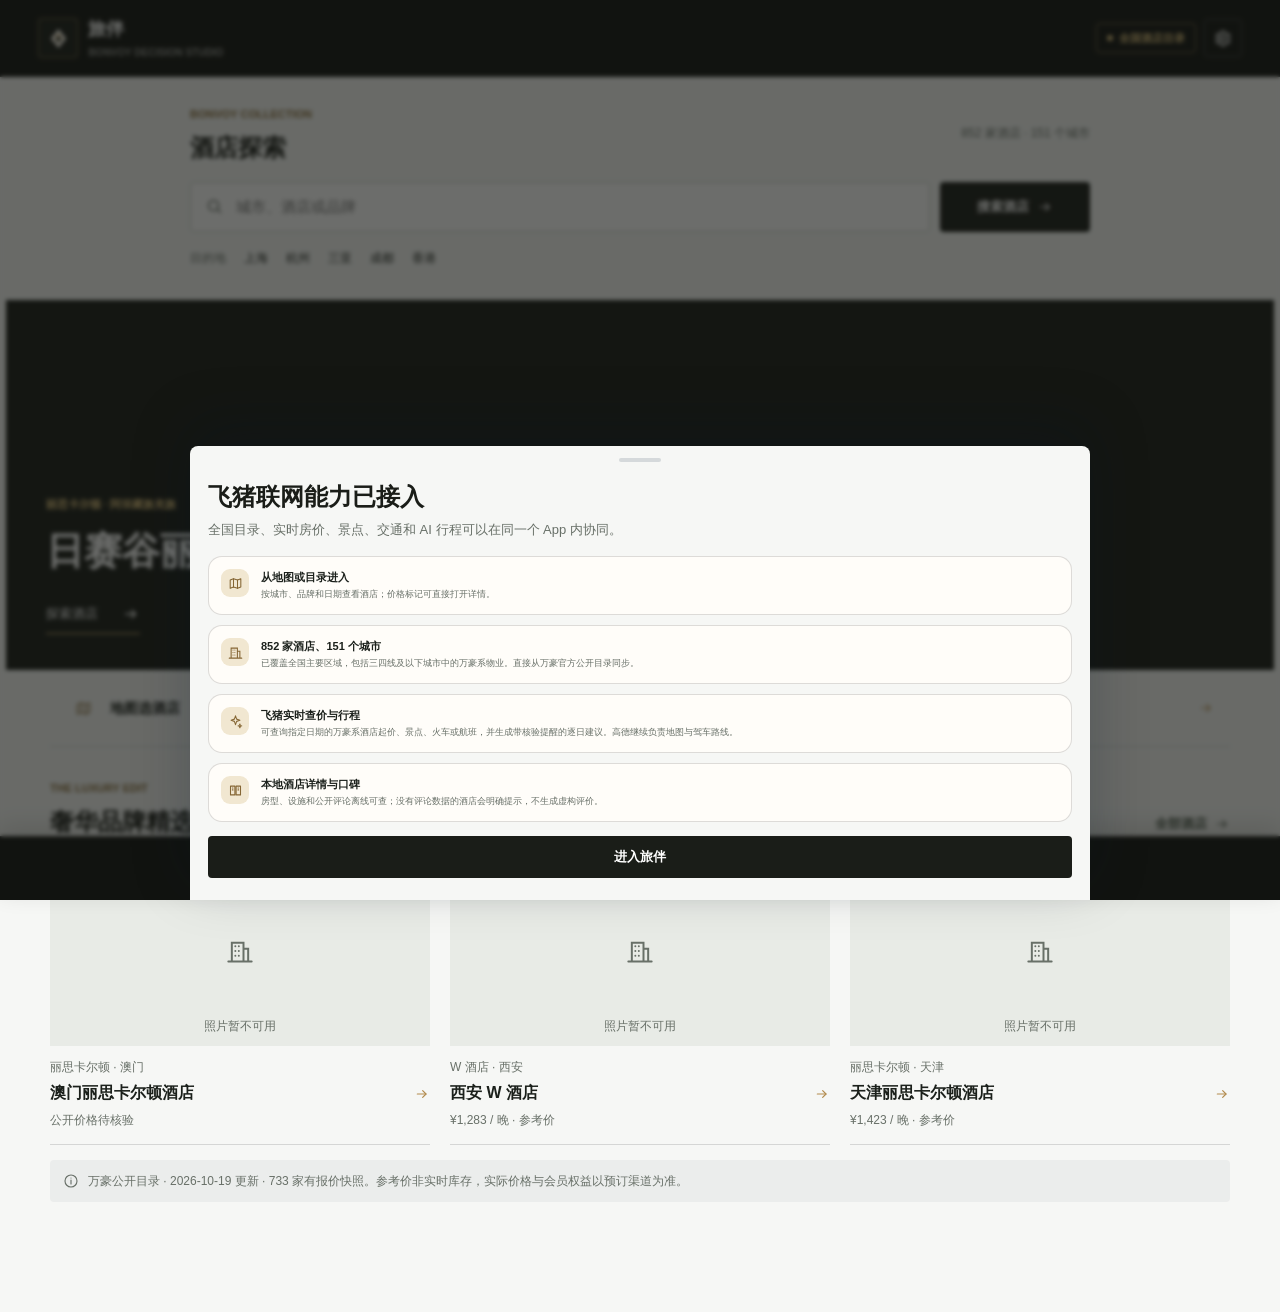
==== commit 16ba09f4: "Redesign companion UI with luxury club styling" ====
--- a/app/assets/www/index.html
+++ b/app/assets/www/index.html
@@ -4,15 +4,15 @@
     <meta charset="utf-8" />
     <meta
       name="viewport"
-      content="width=device-width, initial-scale=1, viewport-fit=cover, maximum-scale=1"
+      content="width=device-width, initial-scale=1, viewport-fit=cover"
     />
-    <meta name="theme-color" content="#0F2843" />
+    <meta name="theme-color" content="#121411" />
     <meta
       name="description"
       content="旅伴，面向万豪旅享家会员的离线优先旅行决策工具。"
     />
     <title>旅伴 · 万豪会员出行助手</title>
-    <link rel="stylesheet" href="style.css" />
+    <link rel="stylesheet" href="style.css?v=0.12.0-luxury-5" />
   </head>
   <body>
     <div class="app-shell" id="app-shell">
@@ -33,12 +33,12 @@
     <div class="toast" id="toast" role="status" aria-live="polite"></div>
 
     <noscript>请开启 JavaScript 以使用旅伴。</noscript>
-    <script src="catalog.js"></script>
-    <script src="hotel-prices.js"></script>
-    <script src="points-promotions.js"></script>
-    <script src="app-data.js"></script>
-    <script src="logic.js"></script>
-    <script src="hotel-insights.js"></script>
-    <script src="app.js"></script>
+    <script src="catalog.js?v=0.12.0-luxury-3"></script>
+    <script src="hotel-prices.js?v=0.12.0-luxury-3"></script>
+    <script src="points-promotions.js?v=0.12.0-luxury-3"></script>
+    <script src="app-data.js?v=0.12.0-luxury-3"></script>
+    <script src="logic.js?v=0.12.0-luxury-3"></script>
+    <script src="hotel-insights.js?v=0.12.0-luxury-3"></script>
+    <script src="app.js?v=0.12.0-luxury-5"></script>
   </body>
 </html>
--- a/app/assets/www/style.css
+++ b/app/assets/www/style.css
@@ -240,10 +240,10 @@
 .display-title {
   margin-bottom: 10px;
   font-family: "Noto Serif CJK SC", "Songti SC", Georgia, serif;
-  font-size: clamp(34px, 9.5vw, 48px);
+  font-size: 36px;
   font-weight: 600;
   line-height: 1.12;
-  letter-spacing: -0.035em;
+  letter-spacing: 0;
 }
 
 .display-title span {
@@ -253,10 +253,10 @@
 .page-title {
   margin: 0 0 4px;
   font-family: "Noto Serif CJK SC", "Songti SC", Georgia, serif;
-  font-size: clamp(28px, 7.5vw, 38px);
+  font-size: 30px;
   font-weight: 600;
   line-height: 1.18;
-  letter-spacing: -0.025em;
+  letter-spacing: 0;
 }
 
 .page-subtitle {
@@ -574,7 +574,7 @@
   font-family: "Noto Serif CJK SC", "Songti SC", Georgia, serif;
   font-size: 22px;
   font-weight: 600;
-  letter-spacing: -0.02em;
+  letter-spacing: 0;
 }
 
 .section-head p {
@@ -1209,7 +1209,7 @@
   font-family: "Noto Serif CJK SC", "Songti SC", Georgia, serif;
   font-size: 31px;
   font-weight: 600;
-  letter-spacing: -0.035em;
+  letter-spacing: 0;
 }
 
 .result-heading span {
@@ -1436,7 +1436,7 @@
   font-size: 42px;
   font-weight: 600;
   line-height: 1;
-  letter-spacing: -0.045em;
+  letter-spacing: 0;
 }
 
 .destination-hero .tagline {
@@ -2804,7 +2804,7 @@
   font-size: 34px;
   font-weight: 600;
   line-height: 1.14;
-  letter-spacing: -0.035em;
+  letter-spacing: 0;
 }
 
 .hotel-detail-hero .english-name {
@@ -4315,3 +4315,1101 @@
     transition-duration: 0.01ms !important;
   }
 }
+
+/* Luxury member club layer: keeps the existing route and action contracts intact. */
+:root {
+  --navy-950: #121411;
+  --navy-900: #1a1d18;
+  --navy-800: #2d332b;
+  --navy-700: #536053;
+  --gold-500: #b38c4e;
+  --gold-300: #d5b976;
+  --gold-100: #f1e7d1;
+  --paper: #f6f7f5;
+  --paper-deep: #e8ebe6;
+  --card: #ffffff;
+  --ink: #1b201b;
+  --muted: #687068;
+  --line: rgba(27, 32, 27, 0.15);
+  --sage: #68786a;
+  --sage-soft: #e2e8df;
+  --coral: #a45d4d;
+  --coral-soft: #f2e1dc;
+  --white: #ffffff;
+  --shadow-sm: none;
+  --shadow-md: 0 16px 34px rgba(18, 20, 17, 0.16);
+  --radius-xl: 8px;
+  --radius-lg: 8px;
+  --radius-md: 6px;
+  --radius-sm: 4px;
+  color-scheme: light;
+}
+
+html,
+body {
+  background: var(--navy-950);
+}
+
+body {
+  font-size: 15px;
+  line-height: 1.55;
+  letter-spacing: 0;
+}
+
+h1,
+h2,
+h3,
+h4,
+.display-title,
+.page-title,
+.section-head h2,
+.directory-card h2,
+.home-action-card strong,
+.hotel-detail-hero h1,
+.rank-header h1,
+.destination-hero h1,
+.result-heading h2 {
+  letter-spacing: 0;
+}
+
+.app-shell {
+  max-width: 1440px;
+  min-height: 100vh;
+  background: var(--paper);
+}
+
+.app-header {
+  min-height: 68px;
+  padding: 12px clamp(16px, 3vw, 44px);
+  border-bottom: 1px solid rgba(255, 255, 255, 0.12);
+  background: var(--navy-950);
+  color: var(--white);
+}
+
+.brand-mark {
+  width: 40px;
+  height: 40px;
+  border: 1px solid rgba(213, 185, 118, 0.4);
+  border-radius: 4px;
+  background: var(--navy-900);
+  box-shadow: none;
+}
+
+.brand-title {
+  color: var(--white);
+  font-family: inherit;
+  font-size: 18px;
+  letter-spacing: 0;
+}
+
+.brand-subtitle {
+  color: rgba(250, 249, 245, 0.54);
+  font-size: 10px;
+  letter-spacing: 0;
+}
+
+.data-mode-pill {
+  min-height: 30px;
+  border-color: rgba(213, 185, 118, 0.45);
+  border-radius: 4px;
+  background: transparent;
+  color: var(--gold-300);
+  font-size: 11px;
+  letter-spacing: 0;
+}
+
+.data-mode-pill::before {
+  background: var(--gold-300);
+}
+
+.icon-button {
+  width: 38px;
+  height: 38px;
+  border-color: var(--line);
+  border-radius: 4px;
+  background: transparent;
+  color: var(--ink);
+}
+
+.app-header .icon-button {
+  border-color: rgba(255, 255, 255, 0.18);
+  color: var(--white);
+}
+
+.app-main {
+  min-height: calc(100vh - 144px);
+  padding: 24px clamp(16px, 3vw, 48px) calc(102px + var(--safe-bottom));
+  background: var(--paper);
+}
+
+.screen {
+  width: min(1180px, 100%);
+  margin: 0 auto;
+}
+
+.eyebrow {
+  color: var(--gold-300);
+  font-size: 11px;
+  letter-spacing: 0;
+}
+
+.eyebrow-dark {
+  color: #876b38;
+}
+
+.page-title,
+.display-title {
+  font-family: inherit;
+  font-weight: 700;
+}
+
+.page-title {
+  font-size: 30px;
+}
+
+.page-subtitle,
+.section-head p {
+  font-size: 14px;
+}
+
+.section {
+  margin-top: 34px;
+}
+
+.section-head {
+  margin-bottom: 16px;
+}
+
+.section-head h2 {
+  margin-top: 4px;
+  font-family: inherit;
+  font-size: 24px;
+  font-weight: 700;
+}
+
+.section-head p {
+  margin-top: 6px;
+}
+
+.card,
+.content-card,
+.result-card,
+.directory-entry,
+.detail-section,
+.rules-card,
+.plan-day,
+.ranking-row,
+.empty-state {
+  border-radius: 6px;
+  border-color: var(--line);
+  box-shadow: var(--shadow-sm);
+}
+
+.btn {
+  min-height: 42px;
+  border-radius: 4px;
+  font-size: 13px;
+  letter-spacing: 0;
+}
+
+.btn-primary {
+  background: var(--navy-900);
+  color: var(--white);
+  box-shadow: none;
+}
+
+.btn-gold {
+  background: var(--gold-300);
+  color: var(--navy-950);
+}
+
+.btn-secondary {
+  border-color: var(--line);
+  background: var(--card);
+  color: var(--navy-800);
+}
+
+.field input,
+.field select,
+.field textarea,
+.sheet-field input,
+.sheet-field select,
+.sheet-field textarea {
+  min-height: 44px;
+  border-radius: 4px;
+  border-color: var(--line);
+  background: var(--card);
+}
+
+.field > span,
+.sheet-field > span {
+  font-size: 12px;
+  letter-spacing: 0;
+}
+
+.bottom-nav {
+  height: calc(76px + var(--safe-bottom));
+  max-width: 1440px;
+  border-top: 1px solid rgba(255, 255, 255, 0.13);
+  background: var(--navy-950);
+  box-shadow: 0 -8px 24px rgba(18, 20, 17, 0.14);
+}
+
+.nav-button {
+  min-width: 0;
+  color: rgba(250, 249, 245, 0.5);
+  font-size: 11px;
+}
+
+.nav-button.is-active {
+  color: var(--gold-300);
+}
+
+.nav-button.is-active::after {
+  width: 22px;
+  height: 2px;
+  border-radius: 0;
+  background: var(--gold-300);
+}
+
+.home-hero {
+  position: relative;
+  display: flex;
+  min-height: 380px;
+  overflow: hidden;
+  align-items: flex-end;
+  border-radius: 0;
+  background-color: var(--navy-900);
+  background-image: none;
+  background-position: center;
+  background-size: cover;
+  box-shadow: none;
+  color: var(--white);
+}
+
+.home-hero-image {
+  position: absolute;
+  inset: 0;
+  width: 100%;
+  height: 100%;
+  object-fit: cover;
+  object-position: center;
+}
+
+.home-hero::before {
+  position: absolute;
+  inset: 0;
+  background: rgba(18, 20, 17, 0.08);
+  content: "";
+}
+
+.home-hero::after {
+  position: absolute;
+  inset: 0;
+  background: linear-gradient(0deg, rgba(18, 20, 17, 0.82), transparent 80%);
+  content: "";
+}
+
+.home-hero-content,
+.home-hero-caption {
+  position: relative;
+  z-index: 1;
+}
+
+.home-hero-content {
+  width: min(720px, 100%);
+  padding: 36px 40px;
+}
+
+.home-hero-kicker {
+  margin: 28px 0 12px;
+  color: rgba(250, 249, 245, 0.74);
+  font-size: 12px;
+}
+
+.home-hero h1 {
+  margin: 12px 0 18px;
+  color: var(--white);
+  font-family: "Noto Serif CJK SC", "Songti SC", "SimSun", serif;
+  font-size: 38px;
+  font-weight: 600;
+  line-height: 1.35;
+}
+
+.home-hero-lede {
+  max-width: 29em;
+  margin: 16px 0 22px;
+  color: rgba(250, 249, 245, 0.86);
+  font-size: 18px;
+}
+
+.home-hero-meta {
+  display: flex;
+  flex-wrap: wrap;
+  gap: 8px;
+}
+
+.home-hero-meta span,
+.home-hero-caption span {
+  display: inline-flex;
+  min-height: 28px;
+  align-items: center;
+  padding: 0 9px;
+  border: 1px solid rgba(255, 255, 255, 0.25);
+  border-radius: 3px;
+  color: rgba(250, 249, 245, 0.84);
+  font-size: 11px;
+}
+
+.home-hero-caption {
+  display: flex;
+  flex-direction: column;
+  align-items: flex-end;
+  gap: 8px;
+  margin: 0 28px 28px auto;
+  text-align: right;
+}
+
+.home-hero-caption span {
+  border: 0;
+  padding: 0;
+  color: rgba(250, 249, 245, 0.6);
+  font-size: 9px;
+  letter-spacing: 0;
+}
+
+.home-hero-caption strong {
+  max-width: 260px;
+  color: var(--white);
+  font-size: 13px;
+}
+
+.home-search-panel {
+  margin: 0 0 24px;
+  position: relative;
+  z-index: 2;
+  padding: 0;
+  border: 0;
+  border-radius: 0;
+  background: transparent;
+  box-shadow: none;
+}
+
+.home-search-head {
+  align-items: center;
+}
+
+.home-search-head h2 {
+  margin-bottom: 0;
+}
+
+.home-search-note {
+  max-width: 240px;
+  color: var(--muted);
+  font-size: 12px;
+  text-align: right;
+}
+
+.home-search-form {
+  display: grid;
+  grid-template-columns: minmax(0, 1fr) auto;
+  gap: 10px;
+}
+
+.home-search-grid {
+  display: grid;
+  grid-template-columns: repeat(6, minmax(0, 1fr));
+  gap: 10px;
+}
+
+.search-field {
+  display: grid;
+  gap: 6px;
+  min-width: 0;
+}
+
+.search-field-wide {
+  grid-column: 1 / -1;
+}
+
+.search-field span {
+  color: var(--muted);
+  font-size: 12px;
+  font-weight: 700;
+}
+
+.search-field input,
+.search-field select {
+  width: 100%;
+  min-height: 44px;
+  padding: 9px 11px;
+  border: 1px solid var(--line);
+  border-radius: 4px;
+  outline: none;
+  background: #fff;
+  color: var(--ink);
+}
+
+.search-field input:focus,
+.search-field select:focus {
+  border-color: var(--gold-500);
+  box-shadow: 0 0 0 3px rgba(179, 140, 78, 0.14);
+}
+
+.home-search-actions {
+  display: flex;
+  align-items: center;
+  justify-content: space-between;
+  gap: 14px;
+}
+
+.home-search-actions .quick-chips {
+  margin-top: 0;
+}
+
+.search-submit {
+  flex: 0 0 auto;
+  min-width: 150px;
+}
+
+.search-submit svg,
+.section-link svg,
+.home-route-link > svg,
+.home-featured-arrow svg {
+  width: 16px;
+  height: 16px;
+}
+
+.home-stats-strip {
+  display: grid;
+  grid-template-columns: repeat(3, minmax(0, 1fr));
+  margin-top: 22px;
+  border-top: 1px solid var(--line);
+  border-bottom: 1px solid var(--line);
+}
+
+.home-stats-strip div {
+  padding: 18px 20px;
+  border-right: 1px solid var(--line);
+}
+
+.home-stats-strip div:last-child {
+  border-right: 0;
+}
+
+.home-stats-strip strong {
+  display: block;
+  color: var(--navy-900);
+  font-size: 28px;
+  line-height: 1;
+}
+
+.home-stats-strip span {
+  display: block;
+  margin-top: 7px;
+  color: var(--muted);
+  font-size: 12px;
+}
+
+.home-discovery-section,
+.home-featured-section {
+  margin-top: 40px;
+}
+
+.home-discovery-grid {
+  display: grid;
+  grid-template-columns: repeat(3, minmax(0, 1fr));
+  gap: 0;
+  margin-top: 0;
+  border-bottom: 1px solid var(--line);
+}
+
+.home-route-link {
+  position: relative;
+  display: grid;
+  min-height: 76px;
+  grid-template-columns: auto 1fr auto;
+  align-items: center;
+  gap: 10px;
+  padding: 16px;
+  border: 0;
+  border-radius: 0;
+  background: transparent;
+  color: var(--ink);
+  text-align: left;
+  box-shadow: var(--shadow-sm);
+}
+
+.home-route-link > span {
+  display: grid;
+  width: 34px;
+  height: 34px;
+  place-items: center;
+  border: 0;
+  border-radius: 4px;
+  color: #876b38;
+}
+
+.home-route-link > span svg {
+  width: 17px;
+  height: 17px;
+}
+
+.home-route-link strong {
+  font-size: 14px;
+}
+
+.home-route-link small {
+  color: var(--muted);
+  font-size: 13px;
+}
+
+.home-route-link > svg {
+  color: var(--gold-500);
+}
+
+.home-featured-list {
+  display: grid;
+  grid-template-columns: repeat(3, minmax(0, 1fr));
+  gap: 20px;
+}
+
+.home-featured-hotel {
+  display: grid;
+  grid-template-columns: minmax(0, 1fr) auto;
+  min-width: 0;
+  align-items: center;
+  gap: 12px;
+  padding: 0 0 14px;
+  border: 0;
+  border-bottom: 1px solid var(--line);
+  border-radius: 0;
+  background: transparent;
+  color: var(--ink);
+  text-align: left;
+}
+
+.home-featured-image,
+.directory-entry-image {
+  position: relative;
+  overflow: hidden;
+  background: var(--paper-deep);
+}
+
+.home-featured-image {
+  grid-column: 1 / -1;
+  width: 100%;
+  height: 190px;
+}
+
+.home-featured-image img,
+.directory-entry-image img {
+  position: relative;
+  width: 100%;
+  height: 100%;
+  object-fit: cover;
+}
+
+.image-fallback {
+  display: grid;
+  place-items: center;
+  color: var(--muted);
+}
+
+.image-fallback svg {
+  width: 24px;
+  height: 24px;
+}
+
+.home-featured-copy {
+  min-width: 0;
+}
+
+.home-featured-copy small,
+.home-featured-copy > span {
+  display: block;
+  overflow: hidden;
+  color: var(--muted);
+  font-size: 12px;
+  text-overflow: ellipsis;
+  white-space: nowrap;
+}
+
+.home-featured-copy strong {
+  display: block;
+  margin: 5px 0;
+  overflow: hidden;
+  font-size: 16px;
+  text-overflow: ellipsis;
+  white-space: normal;
+}
+
+.home-featured-arrow {
+  color: var(--gold-500);
+}
+
+.quick-chip,
+.filter-chip,
+.trip-tab,
+.inline-chip,
+.interpret-chip,
+.preference-toggle {
+  border-radius: 3px;
+  font-size: 12px;
+}
+
+.quick-chip {
+  min-height: 34px;
+  border-color: var(--line);
+  background: var(--paper);
+  color: var(--navy-800);
+}
+
+.quick-chip.is-active,
+.filter-chip.is-active,
+.trip-tab.is-active {
+  border-color: var(--gold-500);
+  background: var(--gold-100);
+  color: var(--navy-900);
+}
+
+.directory-filter {
+  padding: 0 0 22px;
+  border: 0;
+  border-bottom: 1px solid var(--line);
+  border-radius: 0;
+  background: transparent;
+}
+
+.directory-entry {
+  display: grid;
+  grid-template-columns: 250px minmax(0, 1fr);
+  gap: 24px;
+  padding: 20px 0;
+  border: 0;
+  border-bottom: 1px solid var(--line);
+  border-radius: 0;
+  background: transparent;
+}
+
+.directory-entry-image {
+  height: 220px;
+}
+
+.directory-entry-body {
+  min-width: 0;
+  padding: 5px 4px 4px 0;
+}
+
+.directory-entry-head h2 {
+  font-family: inherit;
+  font-size: 20px;
+  font-weight: 700;
+}
+
+.directory-entry-head p {
+  font-family: inherit;
+  font-size: 12px;
+}
+
+.directory-price strong {
+  font-family: inherit;
+  font-size: 21px;
+}
+
+.directory-price span,
+.directory-result-head span {
+  font-size: 11px;
+}
+
+.directory-summary {
+  max-width: 72em;
+  display: -webkit-box;
+  margin: 10px 0 16px;
+  overflow: hidden;
+  -webkit-line-clamp: 2;
+  -webkit-box-orient: vertical;
+  font-size: 13px;
+  line-height: 1.7;
+}
+
+.directory-entry-actions .btn {
+  min-height: 38px;
+  font-size: 12px;
+}
+
+.hotel-visual {
+  border-radius: 4px;
+}
+
+.hotel-visual::before,
+.hotel-visual::after {
+  display: none;
+}
+
+.hotel-visual span {
+  display: none;
+}
+
+.hotel-detail-hero,
+.destination-hero,
+.rank-header,
+.profile-banner {
+  border-radius: 0;
+  box-shadow: none;
+}
+
+.hotel-detail-hero::before,
+.hero-card::before,
+.hero-card::after,
+.rank-header::after,
+.destination-hero::before,
+.mini-destination::before,
+.mini-destination::after {
+  display: none;
+}
+
+.hotel-detail-hero h1,
+.rank-header h1,
+.destination-hero h1 {
+  font-family: inherit;
+  letter-spacing: 0;
+}
+
+.hotel-summary-grid,
+.home-stat-row,
+.insight-strip {
+  border-radius: 6px;
+}
+
+.hotel-summary-cell strong,
+.insight-cell strong {
+  font-family: inherit;
+}
+
+.ranking-row {
+  padding: 15px;
+}
+
+.ranking-copy strong,
+.ranking-price strong {
+  font-family: inherit;
+}
+
+.map-frame,
+.real-map-frame {
+  border-radius: 6px;
+}
+
+.sheet-backdrop {
+  background: rgba(18, 20, 17, 0.62);
+}
+
+.sheet {
+  max-width: 900px;
+  border-radius: 8px 8px 0 0;
+  border-color: var(--line);
+}
+
+.sheet-close,
+.sheet-handle {
+  border-radius: 3px;
+}
+
+.method-note,
+.management-note,
+.points-value-note,
+.restaurant-source-note {
+  border-radius: 4px;
+  font-size: 12px;
+}
+
+@media (min-width: 860px) {
+  .app-main {
+    padding-bottom: 110px;
+  }
+
+  .bottom-nav {
+    position: fixed;
+    bottom: 0;
+    z-index: 25;
+    width: 100%;
+  }
+
+  .home-search-panel {
+    padding: 0;
+  }
+}
+
+@media (max-width: 900px) {
+  .home-hero {
+    min-height: 300px;
+  }
+
+  .home-featured-list {
+    grid-template-columns: 1fr;
+  }
+
+  .home-featured-hotel {
+    grid-template-columns: 112px 1fr auto;
+  }
+
+  .home-featured-image {
+    grid-column: auto;
+    width: 112px;
+    height: 96px;
+  }
+}
+
+@media (max-width: 700px) {
+  .home-hero {
+    min-height: 280px;
+    align-items: flex-end;
+  }
+
+  .home-hero-content {
+    padding: 24px;
+  }
+
+  .home-hero h1 {
+    max-width: 11em;
+    font-size: 28px;
+  }
+
+  .home-hero-caption {
+    display: none;
+  }
+
+  .home-search-panel {
+    margin-top: 0;
+    padding: 0;
+  }
+
+  .home-search-head {
+    display: flex;
+  }
+
+  .home-search-note {
+    max-width: none;
+    margin-top: 8px;
+    text-align: left;
+  }
+
+  .home-search-grid {
+    grid-template-columns: repeat(2, minmax(0, 1fr));
+  }
+
+  .home-search-actions {
+    display: grid;
+    grid-template-columns: 1fr;
+  }
+
+  .search-submit {
+    min-width: 108px;
+  }
+
+  .home-discovery-grid {
+    grid-template-columns: repeat(3, minmax(0, 1fr));
+  }
+
+  .home-route-link {
+    display: flex;
+    flex-direction: column;
+    gap: 3px;
+    padding: 12px 2px;
+  }
+
+  .home-route-link > svg {
+    display: none;
+  }
+
+  .directory-entry {
+    grid-template-columns: 1fr;
+    gap: 12px;
+  }
+
+  .directory-entry-image {
+    height: auto;
+    min-height: 0;
+    aspect-ratio: 16 / 9;
+  }
+
+  .directory-entry-body {
+    padding: 0 3px 3px;
+  }
+}
+
+@media (max-width: 420px) {
+  .app-main {
+    padding-right: 20px;
+    padding-left: 20px;
+  }
+
+  .app-header {
+    padding-right: 12px;
+    padding-left: 12px;
+  }
+
+  .home-hero h1 {
+    font-size: 27px;
+  }
+
+  .home-search-grid {
+    gap: 8px;
+  }
+
+  .home-stats-strip div {
+    padding: 15px 11px;
+  }
+
+  .home-stats-strip strong {
+    font-size: 22px;
+  }
+
+  .home-stats-strip span {
+    font-size: 11px;
+  }
+
+  .home-featured-hotel {
+    grid-template-columns: 86px 1fr auto;
+  }
+
+  .home-featured-image {
+    width: 86px;
+    height: 82px;
+  }
+
+  .home-featured-copy strong {
+    font-size: 15px;
+  }
+}
+
+/* Shared surfaces and readable type across every route. */
+.app-shell *, .sheet * { letter-spacing: 0; }
+.app-main { --page-gutter: 24px; padding-inline: var(--page-gutter); }
+.screen { animation: none; }
+.home-hero { margin-inline: calc(-1 * var(--page-gutter)); }
+.home-query-field { display: flex; align-items: center; gap: 10px; min-width: 0; padding: 0 14px; border: 1px solid #cbd0c9; background: #fff; border-radius: 4px; }
+.home-query-field svg { flex: 0 0 19px; width: 19px; height: 19px; color: #687068; }
+.home-query-field input { min-width: 0; width: 100%; height: 48px; border: 0; outline: 0; background: transparent; font-size: 15px; }
+.home-query-field:focus-within { outline: 2px solid var(--gold-500); outline-offset: 2px; }
+.home-catalog-count { color: var(--muted); font-size: 12px; text-align: right; }
+.home-city-links { display: flex; flex-wrap: wrap; align-items: center; gap: 18px; margin-top: 12px; font-size: 12px; }
+.home-city-links > span { color: var(--muted); }
+.home-city-links button { padding: 5px 0; background: transparent; color: var(--ink); }
+.home-city-links button:hover { color: #876b38; text-decoration: underline; }
+.home-hero-link { display: inline-flex; align-items: center; gap: 24px; padding: 9px 0; border-bottom: 1px solid #d5b976; background: transparent; color: white; font-size: 13px; }
+.home-hero-link svg { width: 18px; height: 18px; }
+.home-photo-credit { position: absolute; right: 18px; top: 14px; z-index: 1; color: white; font-size: 10px; text-shadow: 0 1px 4px #000; }
+.home-featured-section { margin-top: 28px; }
+.photo-fallback { position: absolute; inset: 0; display: grid; place-items: center; color: #687068; }
+.photo-fallback svg { width: 28px; height: 28px; }
+img[hidden] { display: none; }
+.image-unavailable::after { content: "照片暂不可用"; position: absolute; bottom: 10px; left: 0; width: 100%; text-align: center; font-size: 12px; color: var(--muted); }
+.home-hero.image-unavailable::after { content: none; }
+.home-hero.image-unavailable .home-photo-credit { display: none; }
+.home-featured-hotel:hover strong, .home-route-link:hover strong { color: #876b38; }
+.section-link { display: inline-flex; align-items: center; gap: 7px; font-size: 13px; }
+.directory-price-date { margin: 9px 0 0; color: var(--muted); font-size: 11px; }
+.directory-entry-head { gap: 16px; }
+.directory-price { flex: 0 0 auto; }
+.directory-result-head { margin-top: 20px; gap: 12px; }
+.directory-result-head strong { font-size: 14px; }
+.directory-list { gap: 0; }
+.map-search-form input, .select-row select { border-radius: 4px; font-size: 14px; }
+.field input, .field select, .field textarea, .sheet-field input, .sheet-field select { font-size: 14px; }
+.field, .sheet-field { min-width: 0; }
+.micro, .source-badge, .mode-tag { font-size: 11px; }
+.source-badge, .mode-tag, .hotel-hero-meta span { border-radius: 3px; }
+.segmented, .segmented button, .region-tab, .rank-number, .calc-result, .compare-scroll, .planner-status { border-radius: 4px; }
+.segmented button, .region-tab { font-size: 13px; }
+.region-tab { min-width: 76px; min-height: 54px; }
+.region-tab small, .ranking-price span { font-size: 11px; }
+.rank-header { padding: 0 0 22px; border-bottom: 1px solid var(--line); background: transparent; color: var(--ink); }
+.rank-header .eyebrow { color: #876b38; }
+.rank-header h1 { margin-top: 8px; color: var(--ink); font-size: 30px; }
+.rank-header p { max-width: none; color: var(--muted); font-size: 13px; }
+.ranking-row { border: 0; border-bottom: 1px solid var(--line); border-radius: 0; padding: 20px 0; background: transparent; }
+.ranking-copy strong { font-size: 16px; white-space: normal; }
+.ranking-copy p { margin: 7px 0; font-size: 12px; }
+.ranking-price strong { font-size: 22px; }
+.score-value { font-size: 12px; }
+.score-track { max-width: 240px; }
+.score-fill { background: #73846d; }
+.rules-card { border: 0; border-top: 1px solid var(--line); border-radius: 0; background: transparent; }
+.rules-card summary, .rules-card p { font-size: 13px; }
+.hotel-detail-hero { min-height: 330px; padding: 30px; background-color: var(--navy-900); background-image: none; }
+.hotel-detail-hero h1 { max-width: 18em; margin-top: 100px; font-size: 32px; line-height: 1.35; }
+.hotel-detail-hero .hero-brand, .hotel-detail-hero .english-name, .hotel-hero-meta span { font-size: 12px; }
+.hotel-detail-hero .english-name { color: #e1e5de; }
+.hotel-summary-grid { border-radius: 0; margin: 0 0 20px; border-inline: 0; }
+.hotel-summary-cell { padding: 20px 14px; background: var(--paper); }
+.hotel-summary-cell span, .hotel-summary-cell em { font-size: 12px; }
+.hotel-summary-cell strong { font-size: 24px; overflow-wrap: anywhere; }
+.detail-section, .planner-form-card, .map-filter-card, .planned-trip { padding: 22px 0; border: 0; border-top: 1px solid var(--line); border-radius: 0; box-shadow: none; background: transparent; }
+.detail-section h2 { font-family: inherit; font-size: 22px; font-weight: 700; }
+.detail-section h3, .mini-info-card strong, .member-tool strong { font-size: 15px; }
+.detail-section p, .mini-info-card li, .member-tool p, .planner-status { font-size: 13px; }
+.mini-info-card { padding: 14px 0; border: 0; border-top: 1px solid var(--line); border-radius: 0; background: transparent; }
+.profile-banner { padding: 16px 0; border-block: 1px solid var(--line); background: transparent; color: var(--ink); }
+.profile-avatar { border-radius: 4px; background: var(--navy-900); }
+.profile-banner p { color: var(--muted); font-size: 12px; }
+.profile-banner button { color: #876b38; font-size: 13px; }
+.trip-tabs { gap: 0; border-bottom: 1px solid var(--line); }
+.trip-tab { min-height: 48px; flex: 1; padding-inline: 10px; border: 0; border-bottom: 2px solid transparent; border-radius: 0; }
+.trip-tab.is-active { background: transparent; border-bottom-color: #9a7740; color: var(--ink); }
+.empty-state { border: 0; background: transparent; padding-block: 48px; }
+.empty-state strong { font-size: 17px; }
+.empty-state p, .calc-result .calc-note, .check-item span { font-size: 13px; }
+.calc-result .calc-label, .check-item small { font-size: 12px; }
+.check-item, .member-tool { border-radius: 4px; background: var(--card); }
+.compare-table, .compare-table th { font-size: 13px; }
+.compare-table th, .compare-table td { padding: 16px; }
+.map-loading { background: #e8ede6; }
+.sheet-head h2 { font-size: 24px; }
+.sheet-head p, .about-item p { font-size: 13px; }
+.about-item strong { font-size: 14px; }
+.btn:hover { filter: brightness(0.96); }
+.btn-primary:hover { background: #344033; filter: none; }
+.nav-button:hover { color: white; }
+@media (min-width: 1000px) {
+  .app-main { --page-gutter: 44px; }
+  .home-search-panel { max-width: 900px; margin: 0 auto 28px; }
+  .home-hero { min-height: 370px; }
+  .bottom-nav { height: 64px; padding: 7px 18%; }
+  .nav-button { flex-direction: row; justify-content: center; gap: 10px; min-height: 48px; font-size: 13px; border-radius: 0; }
+  .nav-button.is-active::after { display: none; }
+  .nav-button.is-active { box-shadow: inset 0 -2px var(--gold-300); }
+}
+@media (max-width: 600px) {
+  .app-main { --page-gutter: 20px; padding-top: 22px; }
+  .display-title { font-size: 30px; }
+  .page-title, .rank-header h1 { font-size: 26px; }
+  .section-head h2 { font-size: 22px; }
+  .brand-subtitle { font-size: 8px; }
+  .home-catalog-count { max-width: 105px; font-size: 11px; }
+  .home-query-field { padding-inline: 10px; }
+  .home-query-field input { font-size: 14px; }
+  .home-city-links { gap: 16px; }
+  .home-hero-content { padding: 24px 20px; }
+  .home-route-link strong { font-size: 12px; }
+  .home-featured-hotel { gap: 13px; }
+  .directory-entry-head h2 { font-size: 18px; }
+  .directory-result-head { align-items: flex-start; flex-direction: column; gap: 4px; }
+  .directory-entry-head p { font-size: 11px; }
+  .directory-price strong { font-size: 20px; }
+  .hotel-detail-hero { margin-inline: -20px; padding: 24px 20px; }
+  .hotel-detail-hero h1 { font-size: 28px; }
+  .hotel-summary-cell { padding: 16px 8px; }
+  .hotel-summary-cell strong { font-size: 19px; }
+  .hotel-summary-cell span, .hotel-summary-cell em { font-size: 11px; }
+  .ranking-row { grid-template-columns: 25px minmax(0, 1fr) auto; gap: 10px; }
+  .rank-number { width: 25px; height: 30px; }
+  .ranking-copy strong { font-size: 14px; }
+  .ranking-price strong { font-size: 18px; }
+  .ranking-copy p { font-size: 11px; }
+}
+@media (prefers-reduced-motion: reduce) {
+  html { scroll-behavior: auto; }
+  *, *::before, *::after { animation-duration: 0s !important; transition-duration: 0s !important; }
+}
